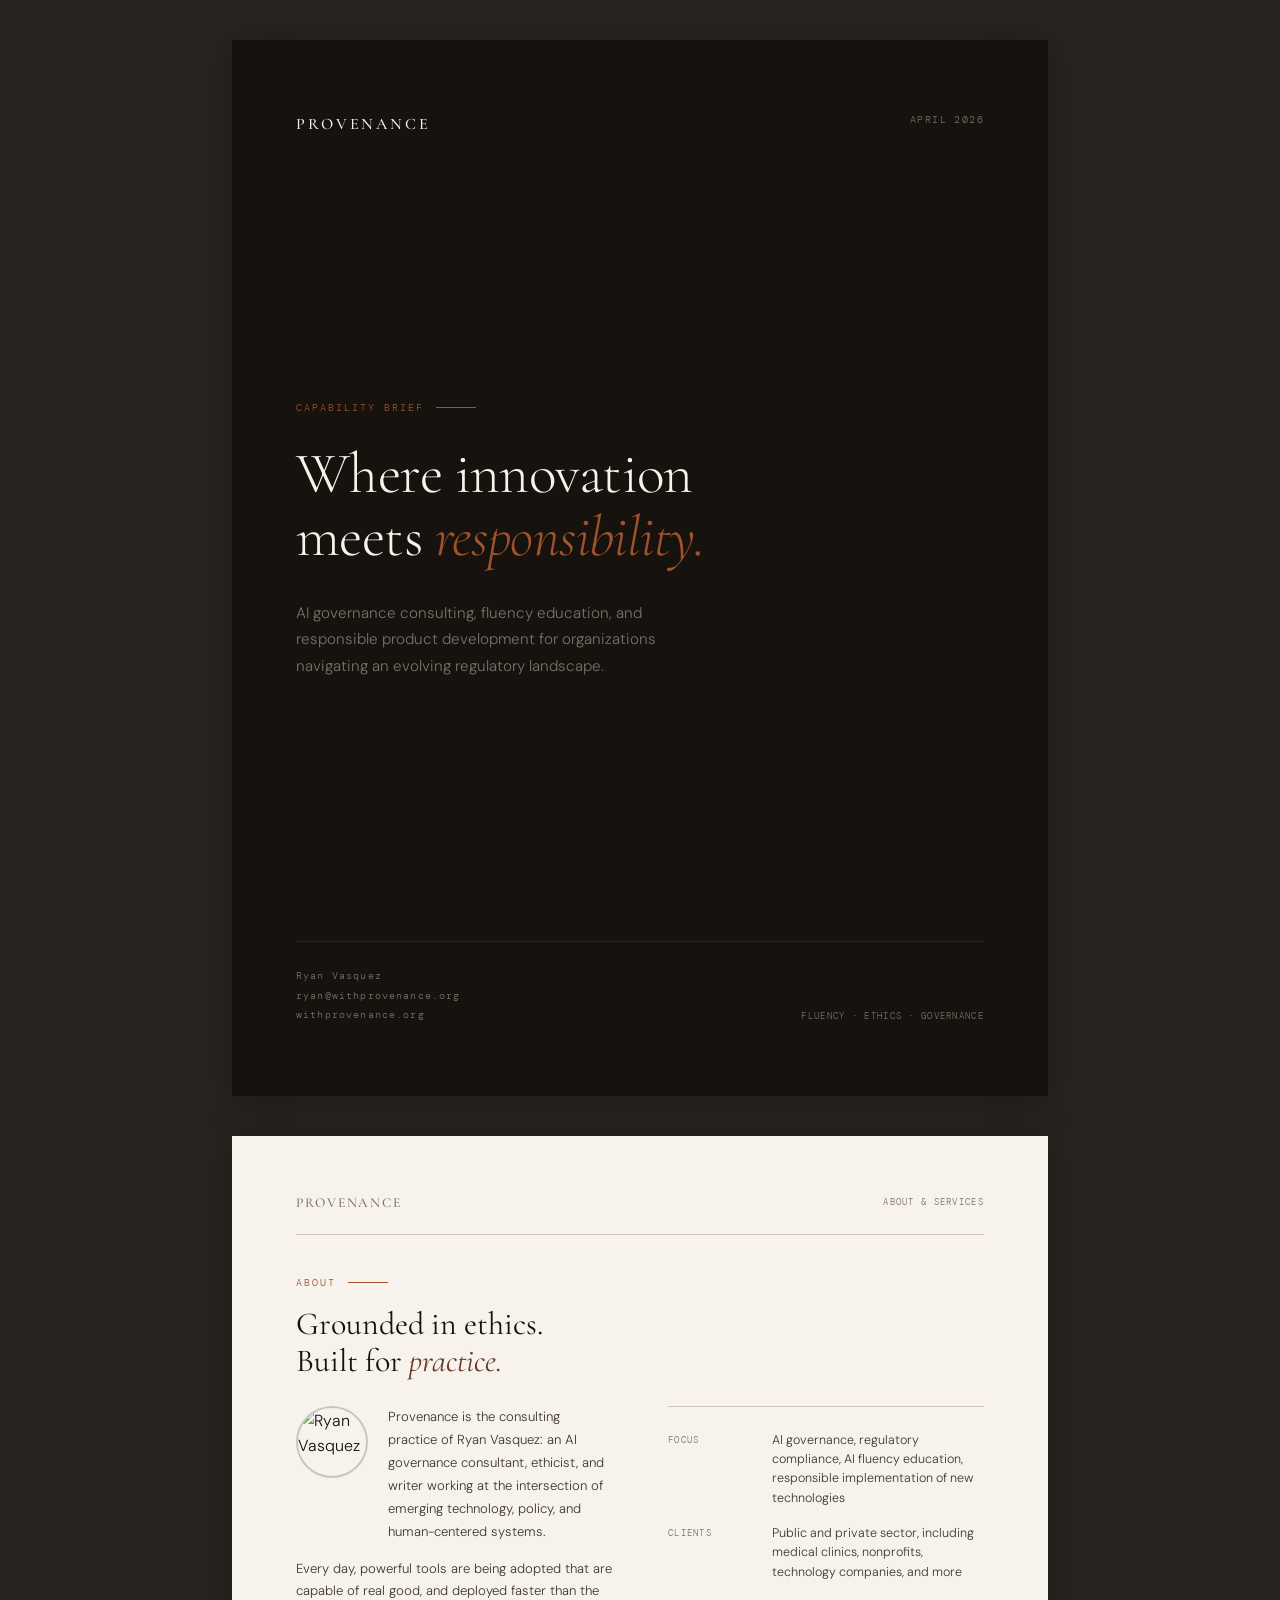
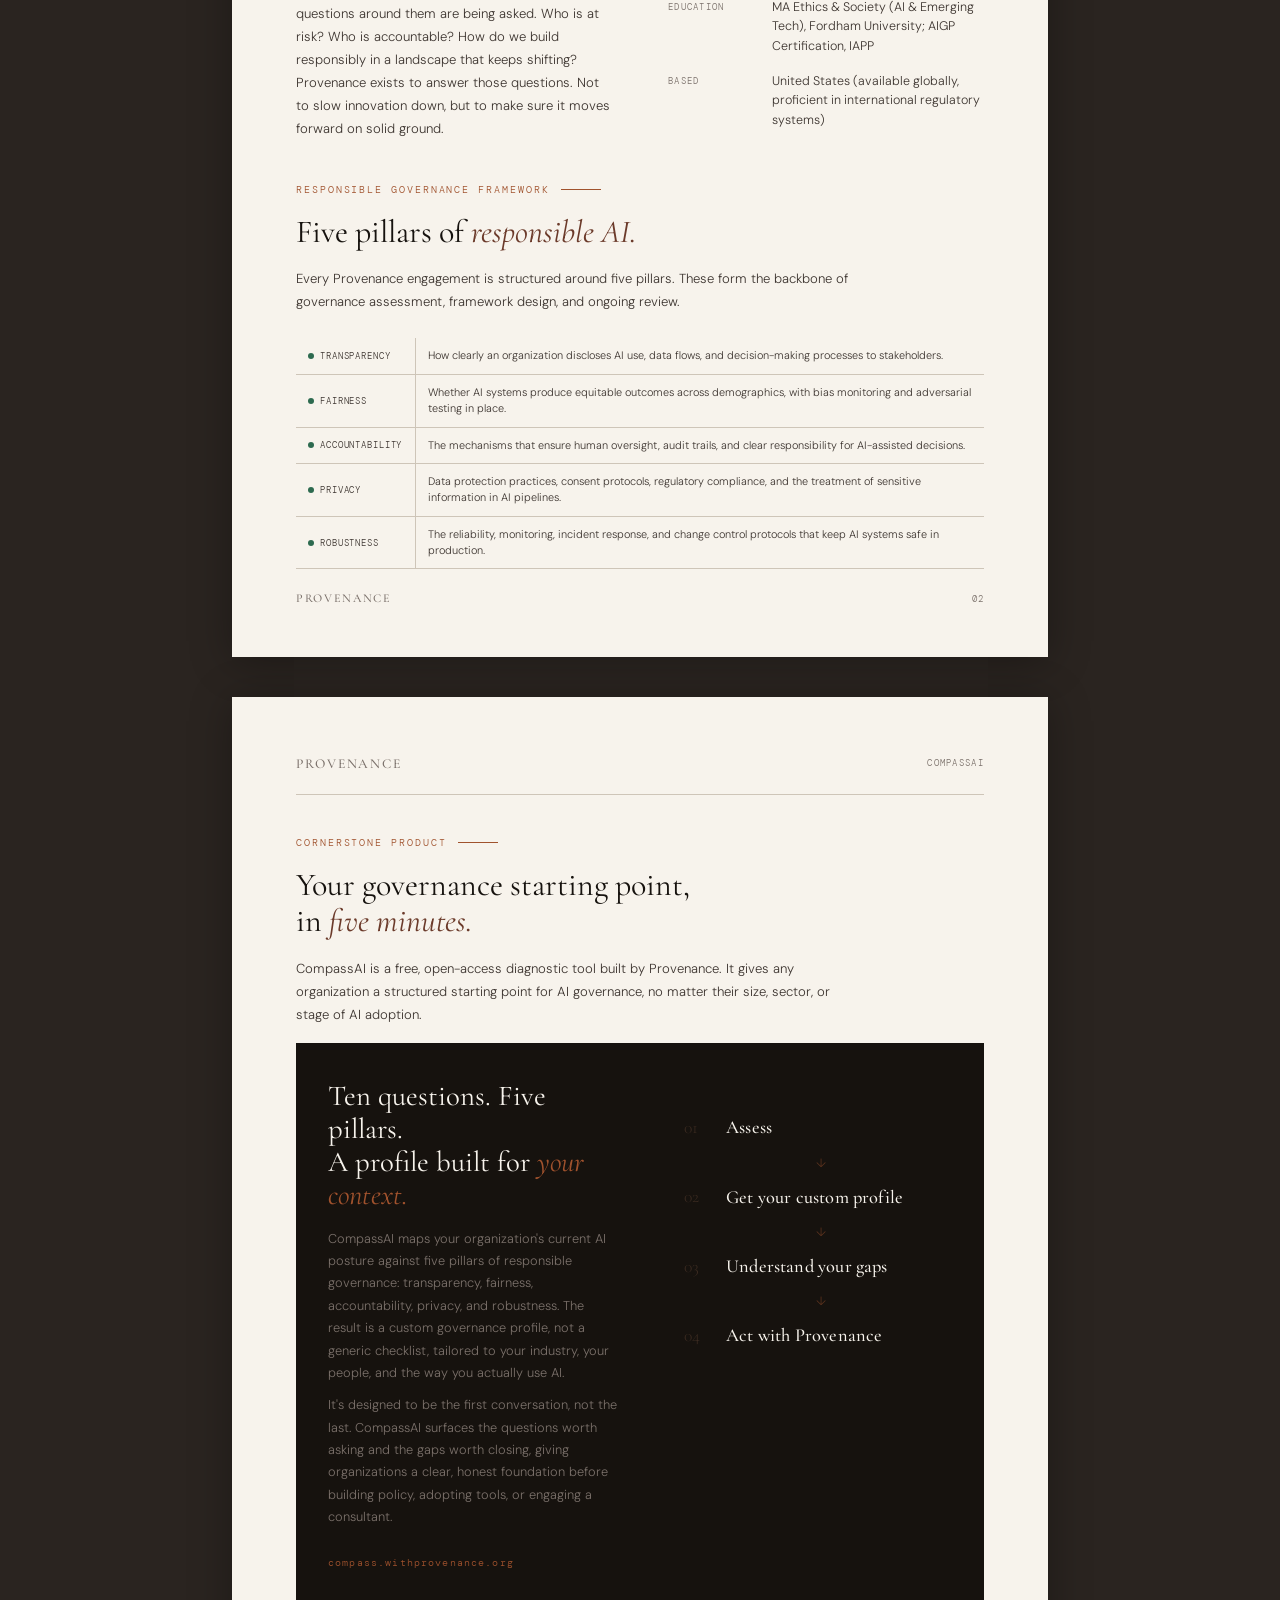
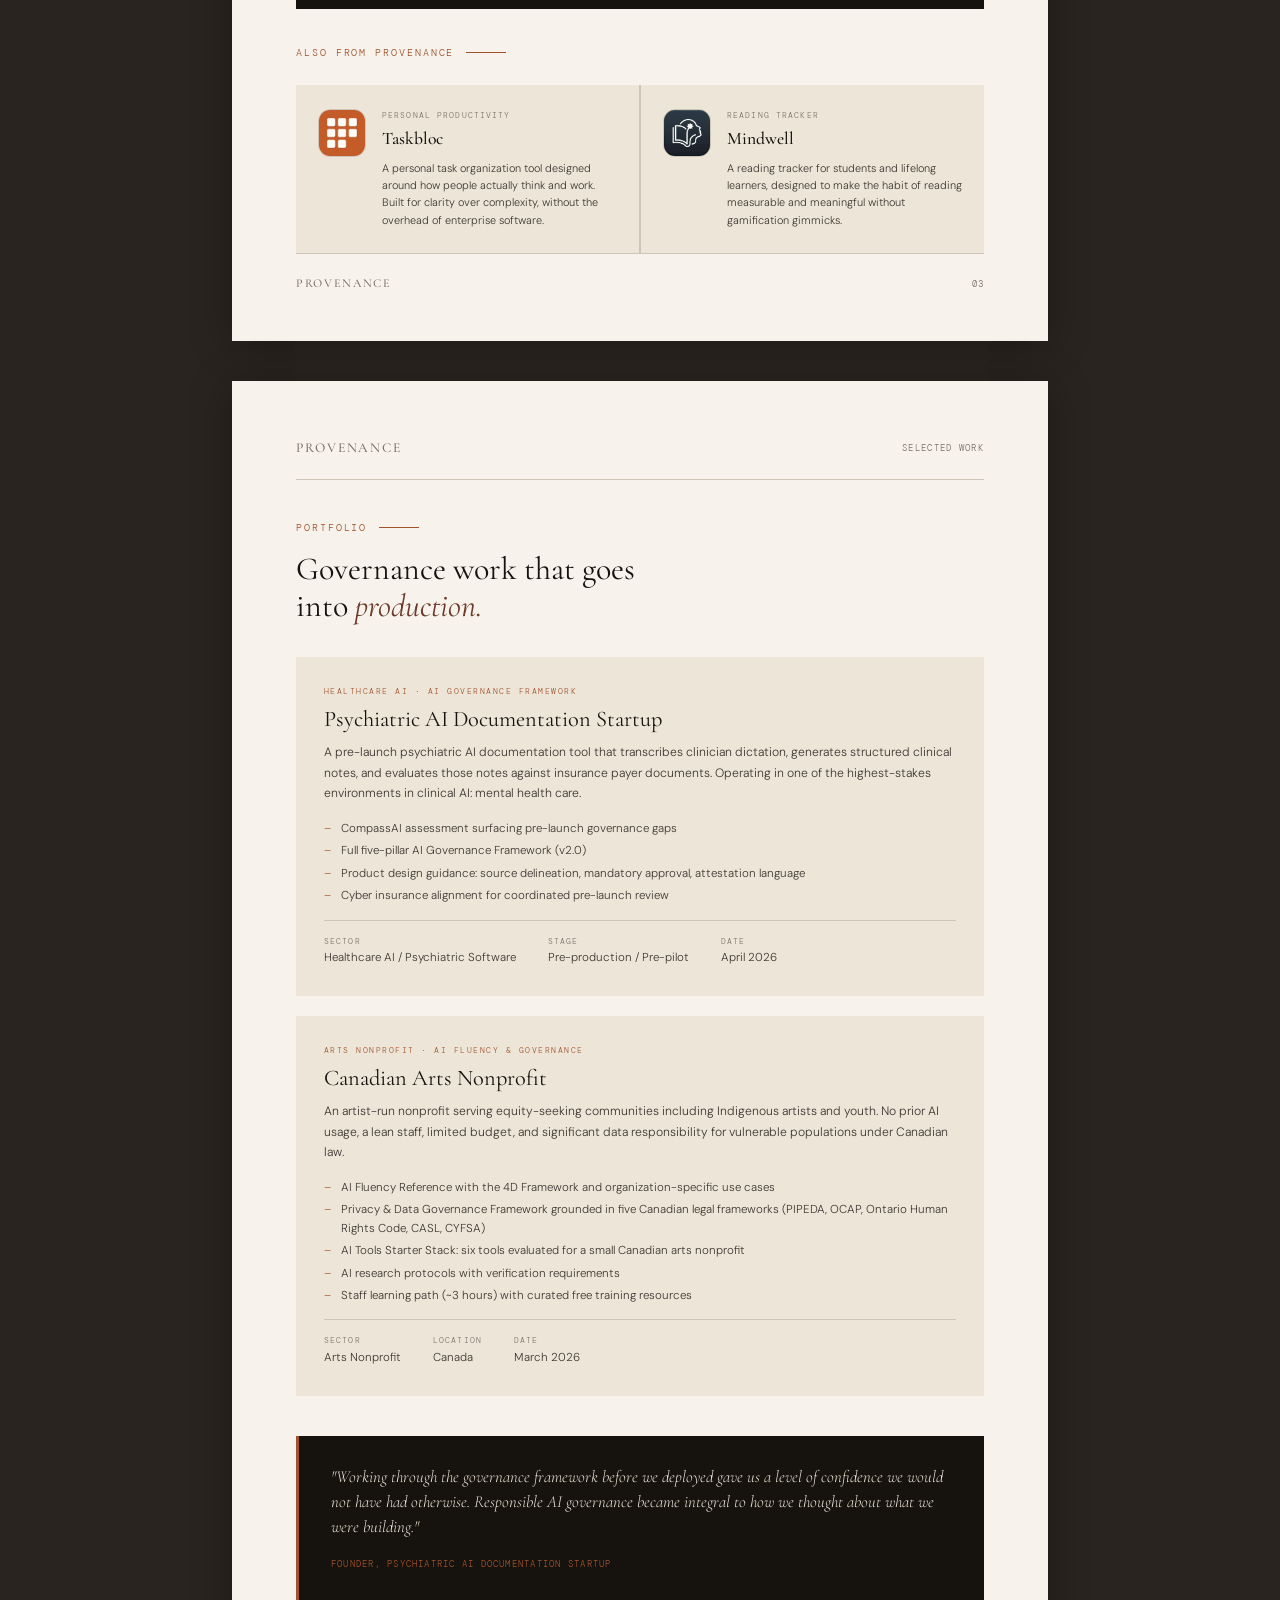
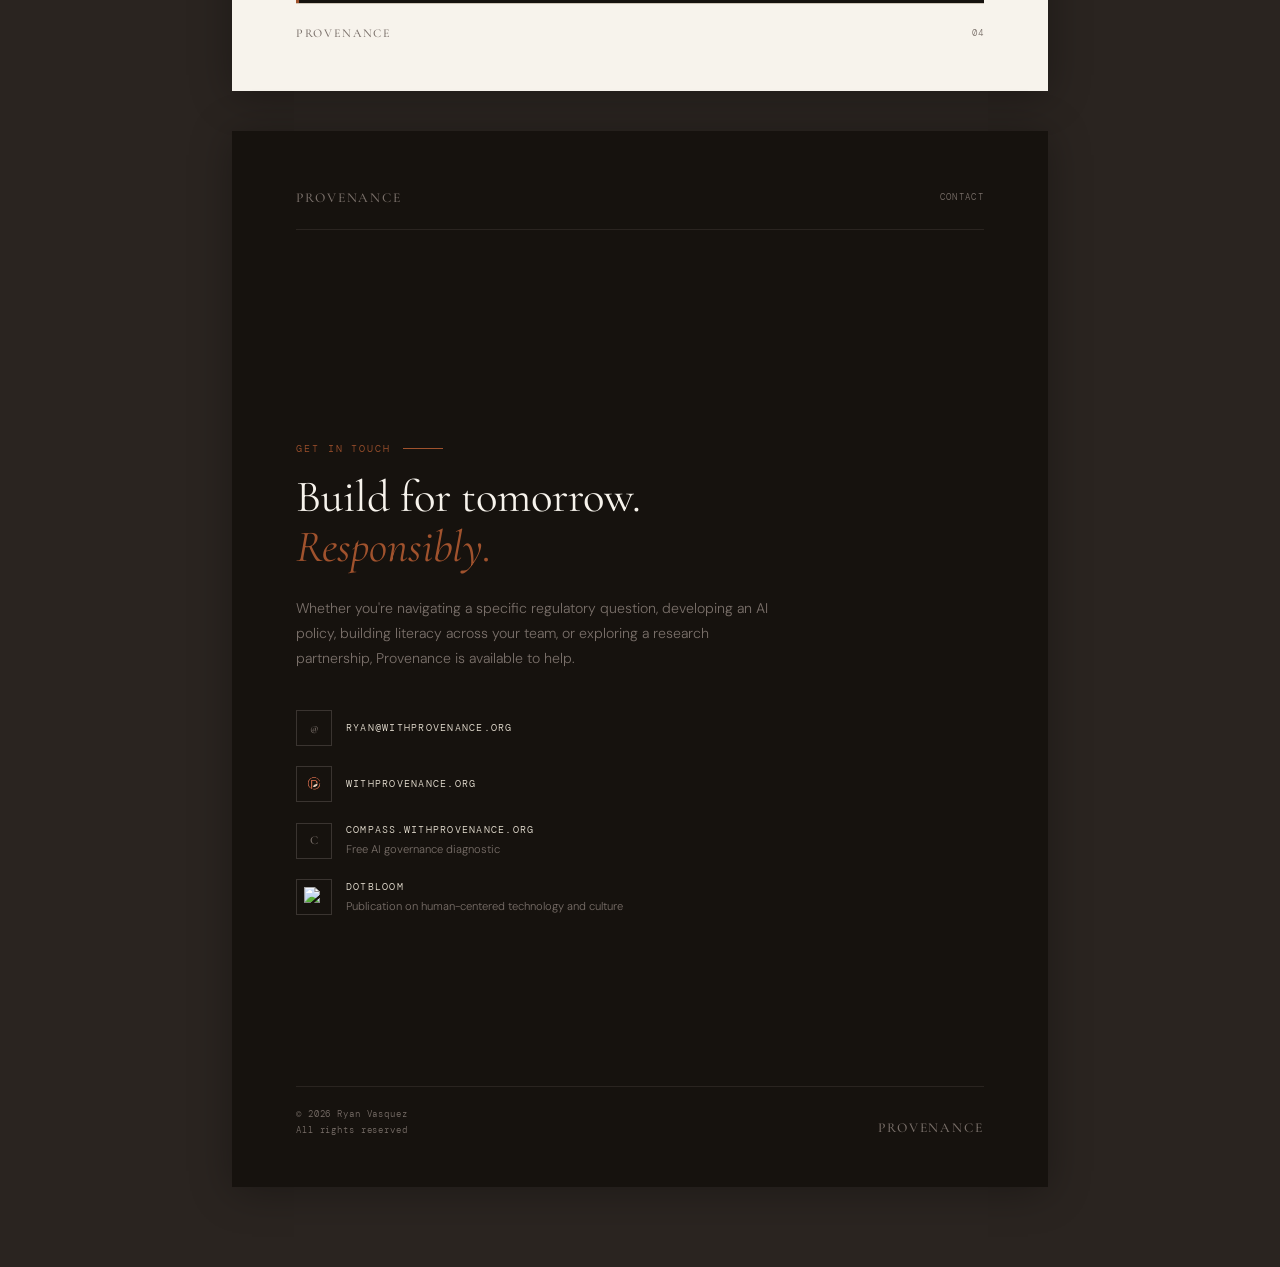
==== brief/index.html @ e86c742b "Add capability brief page Co-Authored-By: Claude Opus 4.6 (1M context) <noreply@anthropic.com>" ====
<!DOCTYPE html>
<html lang="en">
<head>
  <meta charset="UTF-8" />
  <meta name="viewport" content="width=device-width, initial-scale=1.0" />
  <title>Provenance — Capability Brief</title>
  <link rel="preconnect" href="https://fonts.googleapis.com" />
  <link rel="preconnect" href="https://fonts.gstatic.com" crossorigin />
  <link href="https://fonts.googleapis.com/css2?family=Cormorant+Garamond:ital,wght@0,300;0,400;0,500;0,600;1,300;1,400&family=DM+Mono:wght@300;400&family=DM+Sans:wght@300;400;500&display=swap" rel="stylesheet" />
  <style>
    *, *::before, *::after { box-sizing: border-box; margin: 0; padding: 0; }

    :root {
      --ink:          #16120e;
      --ink-mid:      #3d3530;
      --ink-light:    #7a706a;
      --cream:        #f7f3ec;
      --parchment:    #ede6d8;
      --rule:         #cec5b8;
      --accent:       #6b3a2a;
      --accent-warm:  #a0522d;
    }

    @page {
      size: letter;
      margin: 0;
    }

    body {
      background: var(--cream);
      color: var(--ink);
      font-family: 'DM Sans', sans-serif;
      font-weight: 300;
      line-height: 1.6;
      -webkit-print-color-adjust: exact;
      print-color-adjust: exact;
    }

    /* ── Page structure ── */
    .page {
      width: 8.5in;
      min-height: 11in;
      margin: 0 auto;
      padding: 0;
      position: relative;
      overflow: hidden;
      page-break-after: always;
    }

    .page:last-child {
      page-break-after: auto;
    }

    /* ── Cover page ── */
    .cover {
      background: var(--ink);
      display: flex;
      flex-direction: column;
      justify-content: space-between;
      padding: 72px 64px;
    }

    .cover-top {
      display: flex;
      justify-content: space-between;
      align-items: flex-start;
    }

    .cover-wordmark {
      font-family: 'Cormorant Garamond', serif;
      font-weight: 500;
      font-size: 1rem;
      letter-spacing: 0.18em;
      text-transform: uppercase;
      color: var(--cream);
    }

    .cover-date {
      font-family: 'DM Mono', monospace;
      font-size: 0.62rem;
      letter-spacing: 0.14em;
      text-transform: uppercase;
      color: var(--ink-light);
    }

    .cover-main {
      flex: 1;
      display: flex;
      flex-direction: column;
      justify-content: center;
      padding: 80px 0;
    }

    .cover-eyebrow {
      font-family: 'DM Mono', monospace;
      font-size: 0.62rem;
      letter-spacing: 0.2em;
      text-transform: uppercase;
      color: var(--accent-warm);
      margin-bottom: 28px;
      display: flex;
      align-items: center;
      gap: 12px;
    }

    .cover-eyebrow::after {
      content: '';
      display: block;
      width: 40px;
      height: 1px;
      background: var(--accent-warm);
    }

    .cover-headline {
      font-family: 'Cormorant Garamond', serif;
      font-weight: 300;
      font-size: 3.6rem;
      line-height: 1.08;
      letter-spacing: -0.01em;
      color: var(--cream);
      max-width: 520px;
      margin-bottom: 32px;
    }

    .cover-headline em {
      font-style: italic;
      color: var(--accent-warm);
    }

    .cover-sub {
      font-family: 'DM Sans', sans-serif;
      font-weight: 300;
      font-size: 0.95rem;
      color: var(--ink-light);
      line-height: 1.75;
      max-width: 420px;
    }

    .cover-bottom {
      display: flex;
      justify-content: space-between;
      align-items: flex-end;
      border-top: 1px solid #2a2420;
      padding-top: 24px;
    }

    .cover-contact {
      font-family: 'DM Mono', monospace;
      font-size: 0.6rem;
      letter-spacing: 0.12em;
      color: var(--ink-light);
      line-height: 2;
    }

    .cover-type {
      font-family: 'DM Mono', monospace;
      font-size: 0.58rem;
      letter-spacing: 0.14em;
      text-transform: uppercase;
      color: var(--ink-light);
      text-align: right;
    }

    /* ── Interior pages ── */
    .interior {
      background: var(--cream);
      padding: 56px 64px 48px;
      display: flex;
      flex-direction: column;
    }

    .page-header {
      display: flex;
      justify-content: space-between;
      align-items: center;
      padding-bottom: 20px;
      border-bottom: 1px solid var(--rule);
      margin-bottom: 40px;
    }

    .page-header-wordmark {
      font-family: 'Cormorant Garamond', serif;
      font-weight: 500;
      font-size: 0.85rem;
      letter-spacing: 0.14em;
      text-transform: uppercase;
      color: var(--ink-light);
    }

    .page-header-section {
      font-family: 'DM Mono', monospace;
      font-size: 0.58rem;
      letter-spacing: 0.14em;
      text-transform: uppercase;
      color: var(--ink-light);
    }

    /* ── Section label ── */
    .section-label {
      font-family: 'DM Mono', monospace;
      font-size: 0.6rem;
      letter-spacing: 0.2em;
      text-transform: uppercase;
      color: var(--accent-warm);
      margin-bottom: 16px;
      display: flex;
      align-items: center;
      gap: 12px;
    }

    .section-label::after {
      content: '';
      display: block;
      width: 40px;
      height: 1px;
      background: var(--accent-warm);
    }

    /* ── Typography ── */
    .headline {
      font-family: 'Cormorant Garamond', serif;
      font-weight: 400;
      font-size: 2rem;
      line-height: 1.15;
      margin-bottom: 18px;
    }

    .headline em {
      font-style: italic;
      color: var(--accent);
    }

    .body-text {
      font-family: 'DM Sans', sans-serif;
      font-weight: 300;
      font-size: 0.82rem;
      color: var(--ink-mid);
      line-height: 1.75;
      margin-bottom: 12px;
    }

    .body-text:last-child {
      margin-bottom: 0;
    }

    /* ── About section ── */
    .about-grid {
      display: grid;
      grid-template-columns: 1fr 1fr;
      gap: 56px;
      margin-top: 8px;
    }

    .about-text-col {
      display: flex;
      flex-direction: column;
    }

    .headshot-row {
      display: flex;
      align-items: flex-start;
      gap: 20px;
      margin-bottom: 14px;
    }

    .headshot {
      width: 72px;
      height: 72px;
      border-radius: 50%;
      object-fit: cover;
      object-position: center top;
      flex-shrink: 0;
      border: 2px solid var(--rule);
      filter: grayscale(20%);
    }

    .detail-item {
      display: flex;
      gap: 14px;
      margin-bottom: 16px;
    }

    .detail-label {
      font-family: 'DM Mono', monospace;
      font-size: 0.56rem;
      letter-spacing: 0.14em;
      text-transform: uppercase;
      color: var(--ink-light);
      min-width: 90px;
      padding-top: 2px;
    }

    .detail-value {
      font-family: 'DM Sans', sans-serif;
      font-weight: 300;
      font-size: 0.78rem;
      color: var(--ink-mid);
      line-height: 1.55;
    }

    .about-details {
      padding-top: 24px;
      border-top: 1px solid var(--rule);
    }

    /* ── Services ── */
    .services-grid {
      display: grid;
      grid-template-columns: 1fr 1fr;
      gap: 2px;
      background: var(--rule);
      margin-top: 8px;
    }

    .service-card {
      background: var(--parchment);
      padding: 32px 28px;
    }

    .service-title {
      font-family: 'Cormorant Garamond', serif;
      font-weight: 500;
      font-size: 1.25rem;
      margin-bottom: 12px;
      color: var(--ink);
    }

    .service-body {
      font-family: 'DM Sans', sans-serif;
      font-weight: 300;
      font-size: 0.78rem;
      color: var(--ink-mid);
      line-height: 1.7;
    }

    /* ── Products ── */
    /* ── CompassAI featured ── */
    .compass-featured {
      background: var(--ink);
      padding: 36px 32px;
      margin-top: 12px;
      display: grid;
      grid-template-columns: 1fr 1fr;
      gap: 40px;
      align-items: start;
    }

    .compass-featured-headline {
      font-family: 'Cormorant Garamond', serif;
      font-weight: 400;
      font-size: 1.8rem;
      line-height: 1.15;
      color: var(--cream);
      margin-bottom: 16px;
    }

    .compass-featured-headline em {
      font-style: italic;
      color: var(--accent-warm);
    }

    .compass-featured-body {
      font-family: 'DM Sans', sans-serif;
      font-weight: 300;
      font-size: 0.8rem;
      color: var(--ink-light);
      line-height: 1.75;
      margin-bottom: 10px;
    }

    .compass-featured-url {
      font-family: 'DM Mono', monospace;
      font-size: 0.6rem;
      letter-spacing: 0.12em;
      color: var(--accent-warm);
      margin-top: 16px;
      display: inline-block;
    }

    .compass-step-grid {
      display: grid;
      grid-template-columns: 1fr 1fr;
      gap: 2px;
      background: #2a2420;
    }

    .compass-step {
      background: #1e1a16;
      padding: 18px 16px;
    }

    .compass-step-num {
      font-family: 'Cormorant Garamond', serif;
      font-size: 1.6rem;
      font-weight: 300;
      color: #2a2420;
      line-height: 1;
      margin-bottom: 8px;
    }

    .compass-step-title {
      font-family: 'Cormorant Garamond', serif;
      font-weight: 500;
      font-size: 0.95rem;
      color: var(--cream);
      margin-bottom: 6px;
    }

    .compass-step-desc {
      font-family: 'DM Sans', sans-serif;
      font-weight: 300;
      font-size: 0.65rem;
      color: var(--ink-light);
      line-height: 1.6;
    }

    .compass-pillar-row {
      display: flex;
      gap: 8px;
      flex-wrap: wrap;
      margin-top: 16px;
    }

    .compass-pillar-tag {
      font-family: 'DM Mono', monospace;
      font-size: 0.5rem;
      letter-spacing: 0.1em;
      text-transform: uppercase;
      color: var(--accent-warm);
      padding: 4px 10px;
      border: 1px solid #3a2a20;
    }

    .compass-flow {
      display: flex;
      flex-direction: column;
      align-items: center;
      justify-content: center;
      gap: 0;
      padding: 20px 0;
    }

    .compass-flow-step {
      display: flex;
      align-items: center;
      gap: 14px;
      padding: 14px 24px;
      width: 100%;
    }

    .compass-flow-num {
      font-family: 'Cormorant Garamond', serif;
      font-size: 1.1rem;
      font-weight: 300;
      color: #3a2a20;
      flex-shrink: 0;
      width: 28px;
    }

    .compass-flow-label {
      font-family: 'Cormorant Garamond', serif;
      font-weight: 500;
      font-size: 1.15rem;
      color: var(--cream);
      letter-spacing: 0.01em;
    }

    .compass-flow-arrow {
      color: var(--accent-warm);
      font-size: 0.75rem;
      line-height: 1;
      padding-left: 30px;
      opacity: 0.5;
    }

    /* ── Other products ── */
    .other-products {
      display: grid;
      grid-template-columns: 1fr 1fr;
      gap: 2px;
      background: var(--rule);
      margin-top: 8px;
    }

    .other-product {
      background: var(--parchment);
      padding: 24px 22px;
      display: flex;
      gap: 16px;
      align-items: flex-start;
    }

    .other-product-icon {
      width: 48px;
      height: 48px;
      border-radius: 12px;
      object-fit: contain;
      flex-shrink: 0;
      border: 1px solid var(--rule);
    }

    .other-product-tag {
      font-family: 'DM Mono', monospace;
      font-size: 0.5rem;
      letter-spacing: 0.14em;
      text-transform: uppercase;
      color: var(--ink-light);
      margin-bottom: 4px;
    }

    .other-product-name {
      font-family: 'Cormorant Garamond', serif;
      font-weight: 500;
      font-size: 1.1rem;
      color: var(--ink);
      margin-bottom: 6px;
    }

    .other-product-desc {
      font-family: 'DM Sans', sans-serif;
      font-weight: 300;
      font-size: 0.68rem;
      color: var(--ink-mid);
      line-height: 1.6;
    }

    /* ── Case studies ── */
    .case-block {
      padding: 28px;
      background: var(--parchment);
      margin-bottom: 20px;
    }

    .case-type {
      font-family: 'DM Mono', monospace;
      font-size: 0.52rem;
      letter-spacing: 0.18em;
      text-transform: uppercase;
      color: var(--accent-warm);
      margin-bottom: 8px;
    }

    .case-client {
      font-family: 'Cormorant Garamond', serif;
      font-weight: 400;
      font-size: 1.4rem;
      line-height: 1.15;
      color: var(--ink);
      margin-bottom: 10px;
    }

    .case-desc {
      font-family: 'DM Sans', sans-serif;
      font-weight: 300;
      font-size: 0.76rem;
      color: var(--ink-mid);
      line-height: 1.7;
      margin-bottom: 16px;
    }

    .case-meta-row {
      display: flex;
      gap: 32px;
      padding-top: 14px;
      border-top: 1px solid var(--rule);
    }

    .case-meta-item {
      display: flex;
      flex-direction: column;
      gap: 2px;
    }

    .case-meta-label {
      font-family: 'DM Mono', monospace;
      font-size: 0.5rem;
      letter-spacing: 0.14em;
      text-transform: uppercase;
      color: var(--ink-light);
    }

    .case-meta-value {
      font-family: 'DM Sans', sans-serif;
      font-weight: 300;
      font-size: 0.72rem;
      color: var(--ink-mid);
    }

    .deliverables-list {
      list-style: none;
      display: flex;
      flex-direction: column;
      gap: 4px;
      margin-top: 12px;
    }

    .deliverables-list li {
      font-family: 'DM Sans', sans-serif;
      font-weight: 300;
      font-size: 0.72rem;
      color: var(--ink-mid);
      line-height: 1.6;
      display: flex;
      gap: 10px;
      align-items: flex-start;
    }

    .deliverables-list li::before {
      content: '\2013';
      color: var(--accent-warm);
      flex-shrink: 0;
    }

    /* ── Quote ── */
    .quote-block {
      background: var(--ink);
      padding: 28px 32px;
      border-left: 3px solid var(--accent-warm);
      margin-top: 20px;
    }

    .quote-text {
      font-family: 'Cormorant Garamond', serif;
      font-weight: 300;
      font-style: italic;
      font-size: 1.05rem;
      line-height: 1.5;
      color: var(--parchment);
      margin-bottom: 10px;
    }

    .quote-cite {
      font-family: 'DM Mono', monospace;
      font-size: 0.55rem;
      letter-spacing: 0.14em;
      text-transform: uppercase;
      color: var(--accent-warm);
    }

    /* ── Pillar grid ── */
    .pillar-grid {
      display: flex;
      flex-direction: column;
      gap: 1px;
      background: var(--rule);
      margin-top: 12px;
    }

    .pillar-row {
      display: grid;
      grid-template-columns: 120px 1fr;
      background: var(--cream);
    }

    .pillar-name {
      padding: 10px 12px;
      font-family: 'DM Mono', monospace;
      font-size: 0.55rem;
      letter-spacing: 0.1em;
      text-transform: uppercase;
      color: var(--ink-mid);
      border-right: 1px solid var(--rule);
      display: flex;
      align-items: center;
      gap: 6px;
    }

    .pillar-dot {
      width: 6px;
      height: 6px;
      border-radius: 50%;
      flex-shrink: 0;
    }

    .pillar-dot.strong { background: #2D6A4F; }
    .pillar-dot.developing { background: var(--accent-warm); }
    .pillar-dot.attention { background: #8B1A1A; }

    .pillar-status {
      padding: 10px 12px;
      font-size: 0.68rem;
      color: var(--ink-mid);
      font-family: 'DM Sans', sans-serif;
      font-weight: 300;
      line-height: 1.45;
    }

    /* ── Contact page ── */
    .contact-page {
      background: var(--ink);
      display: flex;
      flex-direction: column;
      justify-content: space-between;
      padding: 56px 64px 48px;
    }

    .contact-page .page-header {
      border-bottom-color: #2a2420;
    }

    .contact-page .page-header-wordmark,
    .contact-page .page-header-section {
      color: var(--ink-light);
    }

    .contact-main {
      flex: 1;
      display: flex;
      flex-direction: column;
      justify-content: center;
      max-width: 480px;
    }

    .contact-headline {
      font-family: 'Cormorant Garamond', serif;
      font-weight: 400;
      font-size: 2.8rem;
      line-height: 1.12;
      color: var(--cream);
      margin-bottom: 24px;
    }

    .contact-headline em {
      font-style: italic;
      color: var(--accent-warm);
    }

    .contact-body {
      font-family: 'DM Sans', sans-serif;
      font-weight: 300;
      font-size: 0.88rem;
      color: var(--ink-light);
      line-height: 1.75;
      margin-bottom: 40px;
    }

    .contact-items {
      display: flex;
      flex-direction: column;
      gap: 20px;
    }

    .contact-item {
      display: flex;
      align-items: center;
      gap: 14px;
    }

    .contact-icon {
      width: 36px;
      height: 36px;
      border: 1px solid #3a3430;
      display: flex;
      align-items: center;
      justify-content: center;
      font-family: 'Cormorant Garamond', serif;
      font-size: 0.75rem;
      font-weight: 500;
      color: var(--ink-light);
      flex-shrink: 0;
    }

    .contact-item-text {
      font-family: 'DM Mono', monospace;
      font-size: 0.65rem;
      letter-spacing: 0.12em;
      text-transform: uppercase;
      color: var(--parchment);
    }

    .contact-item-sub {
      font-family: 'DM Sans', sans-serif;
      font-size: 0.7rem;
      color: var(--ink-light);
      text-transform: none;
      letter-spacing: 0;
      font-weight: 300;
      margin-top: 2px;
    }

    .contact-bottom {
      border-top: 1px solid #2a2420;
      padding-top: 20px;
      display: flex;
      justify-content: space-between;
      align-items: flex-end;
    }

    .contact-bottom-left {
      font-family: 'DM Mono', monospace;
      font-size: 0.55rem;
      letter-spacing: 0.1em;
      color: var(--ink-light);
      line-height: 1.8;
    }

    .contact-bottom-right {
      font-family: 'Cormorant Garamond', serif;
      font-weight: 500;
      font-size: 0.85rem;
      letter-spacing: 0.14em;
      text-transform: uppercase;
      color: var(--ink-light);
    }

    /* ── Spacer ── */
    .spacer { height: 24px; }
    .spacer-sm { height: 14px; }
    .spacer-lg { height: 36px; }

    /* ── Footer ── */
    .page-footer {
      margin-top: auto;
      padding-top: 20px;
      border-top: 1px solid var(--rule);
      display: flex;
      justify-content: space-between;
      align-items: center;
    }

    .page-footer-mark {
      font-family: 'Cormorant Garamond', serif;
      font-weight: 500;
      font-size: 0.75rem;
      letter-spacing: 0.14em;
      text-transform: uppercase;
      color: var(--ink-light);
    }

    .page-footer-num {
      font-family: 'DM Mono', monospace;
      font-size: 0.55rem;
      letter-spacing: 0.1em;
      color: var(--ink-light);
    }

    /* ── Print overrides ── */
    @media print {
      body { background: white; }
      .page {
        width: 100%;
        min-height: 100vh;
        margin: 0;
        page-break-inside: avoid;
      }
    }

    /* ── Screen display ── */
    @media screen {
      body {
        background: #2a2420;
        padding: 40px 0;
      }
      .page {
        box-shadow: 0 4px 40px rgba(0,0,0,0.3);
        margin-bottom: 40px;
      }
    }
  </style>
</head>
<body>

  <!-- ════════════════════════════════════════
       PAGE 1: COVER
  ════════════════════════════════════════ -->
  <div class="page cover">
    <div class="cover-top">
      <span class="cover-wordmark">Provenance</span>
      <span class="cover-date">April 2026</span>
    </div>

    <div class="cover-main">
      <p class="cover-eyebrow">Capability Brief</p>
      <h1 class="cover-headline">Where innovation<br>meets <em>responsibility.</em></h1>
      <p class="cover-sub">AI governance consulting, fluency education, and responsible product development for organizations navigating an evolving regulatory landscape.</p>
    </div>

    <div class="cover-bottom">
      <div class="cover-contact">
        Ryan Vasquez<br>
        ryan@withprovenance.org<br>
        withprovenance.org
      </div>
      <div class="cover-type">
        Fluency &middot; Ethics &middot; Governance
      </div>
    </div>
  </div>

  <!-- ════════════════════════════════════════
       PAGE 2: ABOUT + SERVICES
  ════════════════════════════════════════ -->
  <div class="page interior">
    <div class="page-header">
      <span class="page-header-wordmark">Provenance</span>
      <span class="page-header-section">About &amp; Services</span>
    </div>

    <p class="section-label">About</p>
    <h2 class="headline">Grounded in ethics.<br>Built for <em>practice.</em></h2>

    <div class="about-grid">
      <div class="about-text-col">
        <div class="headshot-row">
          <img src="../headshot.jpg" alt="Ryan Vasquez" class="headshot" />
          <p class="body-text" style="margin-bottom:0;">Provenance is the consulting practice of Ryan Vasquez: an AI governance consultant, ethicist, and writer working at the intersection of emerging technology, policy, and human-centered systems.</p>
        </div>
        <p class="body-text">Every day, powerful tools are being adopted that are capable of real good, and deployed faster than the questions around them are being asked. Who is at risk? Who is accountable? How do we build responsibly in a landscape that keeps shifting? Provenance exists to answer those questions. Not to slow innovation down, but to make sure it moves forward on solid ground.</p>
      </div>
      <div class="about-details">
        <div class="detail-item">
          <span class="detail-label">Focus</span>
          <span class="detail-value">AI governance, regulatory compliance, AI fluency education, responsible implementation of new technologies</span>
        </div>
        <div class="detail-item">
          <span class="detail-label">Clients</span>
          <span class="detail-value">Public and private sector, including medical clinics, nonprofits, technology companies, and more</span>
        </div>
        <div class="detail-item">
          <span class="detail-label">Education</span>
          <span class="detail-value">MA Ethics & Society (AI & Emerging Tech), Fordham University; AIGP Certification, IAPP</span>
        </div>
        <div class="detail-item">
          <span class="detail-label">Based</span>
          <span class="detail-value">United States (available globally, proficient in international regulatory systems)</span>
        </div>
      </div>
    </div>

    <div class="spacer-lg"></div>

    <p class="section-label">Responsible Governance Framework</p>
    <h2 class="headline">Five pillars of <em>responsible AI.</em></h2>
    <p class="body-text" style="max-width:560px; margin-bottom:12px;">Every Provenance engagement is structured around five pillars. These form the backbone of governance assessment, framework design, and ongoing review.</p>

    <div class="pillar-grid">
      <div class="pillar-row">
        <div class="pillar-name"><span class="pillar-dot strong"></span>Transparency</div>
        <div class="pillar-status">How clearly an organization discloses AI use, data flows, and decision-making processes to stakeholders.</div>
      </div>
      <div class="pillar-row">
        <div class="pillar-name"><span class="pillar-dot strong"></span>Fairness</div>
        <div class="pillar-status">Whether AI systems produce equitable outcomes across demographics, with bias monitoring and adversarial testing in place.</div>
      </div>
      <div class="pillar-row">
        <div class="pillar-name"><span class="pillar-dot strong"></span>Accountability</div>
        <div class="pillar-status">The mechanisms that ensure human oversight, audit trails, and clear responsibility for AI-assisted decisions.</div>
      </div>
      <div class="pillar-row">
        <div class="pillar-name"><span class="pillar-dot strong"></span>Privacy</div>
        <div class="pillar-status">Data protection practices, consent protocols, regulatory compliance, and the treatment of sensitive information in AI pipelines.</div>
      </div>
      <div class="pillar-row">
        <div class="pillar-name"><span class="pillar-dot strong"></span>Robustness</div>
        <div class="pillar-status">The reliability, monitoring, incident response, and change control protocols that keep AI systems safe in production.</div>
      </div>
    </div>

    <div class="page-footer">
      <span class="page-footer-mark">Provenance</span>
      <span class="page-footer-num">02</span>
    </div>
  </div>

  <!-- ════════════════════════════════════════
       PAGE 3: COMPASSAI + PRODUCTS
  ════════════════════════════════════════ -->
  <div class="page interior">
    <div class="page-header">
      <span class="page-header-wordmark">Provenance</span>
      <span class="page-header-section">CompassAI</span>
    </div>

    <p class="section-label">Cornerstone Product</p>
    <h2 class="headline">Your governance starting point,<br>in <em>five minutes.</em></h2>
    <p class="body-text" style="max-width:540px; margin-bottom:4px;">CompassAI is a free, open-access diagnostic tool built by Provenance. It gives any organization a structured starting point for AI governance, no matter their size, sector, or stage of AI adoption.</p>

    <div class="compass-featured">
      <div>
        <h3 class="compass-featured-headline">Ten questions. Five pillars.<br>A profile built for <em>your context.</em></h3>
        <p class="compass-featured-body">CompassAI maps your organization's current AI posture against five pillars of responsible governance: transparency, fairness, accountability, privacy, and robustness. The result is a custom governance profile, not a generic checklist, tailored to your industry, your people, and the way you actually use AI.</p>
        <p class="compass-featured-body">It's designed to be the first conversation, not the last. CompassAI surfaces the questions worth asking and the gaps worth closing, giving organizations a clear, honest foundation before building policy, adopting tools, or engaging a consultant.</p>
        <span class="compass-featured-url">compass.withprovenance.org</span>
      </div>
      <div class="compass-flow">
        <div class="compass-flow-step">
          <span class="compass-flow-num">01</span>
          <span class="compass-flow-label">Assess</span>
        </div>
        <div class="compass-flow-arrow">&darr;</div>
        <div class="compass-flow-step">
          <span class="compass-flow-num">02</span>
          <span class="compass-flow-label">Get your custom profile</span>
        </div>
        <div class="compass-flow-arrow">&darr;</div>
        <div class="compass-flow-step">
          <span class="compass-flow-num">03</span>
          <span class="compass-flow-label">Understand your gaps</span>
        </div>
        <div class="compass-flow-arrow">&darr;</div>
        <div class="compass-flow-step">
          <span class="compass-flow-num">04</span>
          <span class="compass-flow-label">Act with Provenance</span>
        </div>
      </div>
    </div>

    <div class="spacer-lg"></div>

    <p class="section-label">Also from Provenance</p>
    <div class="other-products">
      <div class="other-product">
        <img src="../products/taskbloc/icon.png" alt="Taskbloc" class="other-product-icon" />
        <div>
          <p class="other-product-tag">Personal Productivity</p>
          <h3 class="other-product-name">Taskbloc</h3>
          <p class="other-product-desc">A personal task organization tool designed around how people actually think and work. Built for clarity over complexity, without the overhead of enterprise software.</p>
        </div>
      </div>
      <div class="other-product">
        <img src="../products/mindwell/icon.png" alt="Mindwell" class="other-product-icon" />
        <div>
          <p class="other-product-tag">Reading Tracker</p>
          <h3 class="other-product-name">Mindwell</h3>
          <p class="other-product-desc">A reading tracker for students and lifelong learners, designed to make the habit of reading measurable and meaningful without gamification gimmicks.</p>
        </div>
      </div>
    </div>

    <div class="page-footer">
      <span class="page-footer-mark">Provenance</span>
      <span class="page-footer-num">03</span>
    </div>
  </div>

  <!-- ════════════════════════════════════════
       PAGE 4: CASE STUDIES
  ════════════════════════════════════════ -->
  <div class="page interior">
    <div class="page-header">
      <span class="page-header-wordmark">Provenance</span>
      <span class="page-header-section">Selected Work</span>
    </div>

    <p class="section-label">Portfolio</p>
    <h2 class="headline">Governance work that goes<br>into <em>production.</em></h2>

    <div class="spacer-sm"></div>

    <!-- Case 1 -->
    <div class="case-block">
      <p class="case-type">Healthcare AI &middot; AI Governance Framework</p>
      <h3 class="case-client">Psychiatric AI Documentation Startup</h3>
      <p class="case-desc">A pre-launch psychiatric AI documentation tool that transcribes clinician dictation, generates structured clinical notes, and evaluates those notes against insurance payer documents. Operating in one of the highest-stakes environments in clinical AI: mental health care.</p>
      <ul class="deliverables-list">
        <li>CompassAI assessment surfacing pre-launch governance gaps</li>
        <li>Full five-pillar AI Governance Framework (v2.0)</li>
        <li>Product design guidance: source delineation, mandatory approval, attestation language</li>
        <li>Cyber insurance alignment for coordinated pre-launch review</li>
      </ul>
      <div class="spacer-sm"></div>
      <div class="case-meta-row">
        <div class="case-meta-item">
          <span class="case-meta-label">Sector</span>
          <span class="case-meta-value">Healthcare AI / Psychiatric Software</span>
        </div>
        <div class="case-meta-item">
          <span class="case-meta-label">Stage</span>
          <span class="case-meta-value">Pre-production / Pre-pilot</span>
        </div>
        <div class="case-meta-item">
          <span class="case-meta-label">Date</span>
          <span class="case-meta-value">April 2026</span>
        </div>
      </div>
    </div>

    <!-- Case 2 -->
    <div class="case-block">
      <p class="case-type">Arts Nonprofit &middot; AI Fluency &amp; Governance</p>
      <h3 class="case-client">Canadian Arts Nonprofit</h3>
      <p class="case-desc">An artist-run nonprofit serving equity-seeking communities including Indigenous artists and youth. No prior AI usage, a lean staff, limited budget, and significant data responsibility for vulnerable populations under Canadian law.</p>
      <ul class="deliverables-list">
        <li>AI Fluency Reference with the 4D Framework and organization-specific use cases</li>
        <li>Privacy & Data Governance Framework grounded in five Canadian legal frameworks (PIPEDA, OCAP, Ontario Human Rights Code, CASL, CYFSA)</li>
        <li>AI Tools Starter Stack: six tools evaluated for a small Canadian arts nonprofit</li>
        <li>AI research protocols with verification requirements</li>
        <li>Staff learning path (~3 hours) with curated free training resources</li>
      </ul>
      <div class="spacer-sm"></div>
      <div class="case-meta-row">
        <div class="case-meta-item">
          <span class="case-meta-label">Sector</span>
          <span class="case-meta-value">Arts Nonprofit</span>
        </div>
        <div class="case-meta-item">
          <span class="case-meta-label">Location</span>
          <span class="case-meta-value">Canada</span>
        </div>
        <div class="case-meta-item">
          <span class="case-meta-label">Date</span>
          <span class="case-meta-value">March 2026</span>
        </div>
      </div>
    </div>

    <div class="quote-block">
      <p class="quote-text">"Working through the governance framework before we deployed gave us a level of confidence we would not have had otherwise. Responsible AI governance became integral to how we thought about what we were building."</p>
      <span class="quote-cite">Founder, Psychiatric AI Documentation Startup</span>
    </div>

    <div class="page-footer">
      <span class="page-footer-mark">Provenance</span>
      <span class="page-footer-num">04</span>
    </div>
  </div>

  <!-- ════════════════════════════════════════
       PAGE 5: CONTACT
  ════════════════════════════════════════ -->
  <div class="page contact-page">
    <div class="page-header">
      <span class="page-header-wordmark">Provenance</span>
      <span class="page-header-section">Contact</span>
    </div>

    <div class="contact-main">
      <p class="section-label">Get in Touch</p>
      <h2 class="contact-headline">Build for tomorrow.<br><em>Responsibly.</em></h2>
      <p class="contact-body">Whether you're navigating a specific regulatory question, developing an AI policy, building literacy across your team, or exploring a research partnership, Provenance is available to help.</p>

      <div class="contact-items">
        <div class="contact-item">
          <div class="contact-icon">@</div>
          <div>
            <div class="contact-item-text">ryan@withprovenance.org</div>
          </div>
        </div>
        <div class="contact-item">
          <div class="contact-icon"><img src="../favicon.png" alt="Provenance" width="18" height="18" style="display:block;" /></div>
          <div>
            <div class="contact-item-text">withprovenance.org</div>
          </div>
        </div>
        <div class="contact-item">
          <div class="contact-icon">C</div>
          <div>
            <div class="contact-item-text">compass.withprovenance.org</div>
            <div class="contact-item-sub">Free AI governance diagnostic</div>
          </div>
        </div>
        <div class="contact-item">
          <div class="contact-icon"><img src="../images/dotbloom-icon.png" alt="dotBloom" width="20" height="20" style="display:block; object-fit:contain;" /></div>
          <div>
            <div class="contact-item-text">dotBloom</div>
            <div class="contact-item-sub">Publication on human-centered technology and culture</div>
          </div>
        </div>
      </div>
    </div>

    <div class="contact-bottom">
      <div class="contact-bottom-left">
        &copy; 2026 Ryan Vasquez<br>
        All rights reserved
      </div>
      <div class="contact-bottom-right">Provenance</div>
    </div>
  </div>

</body>
</html>
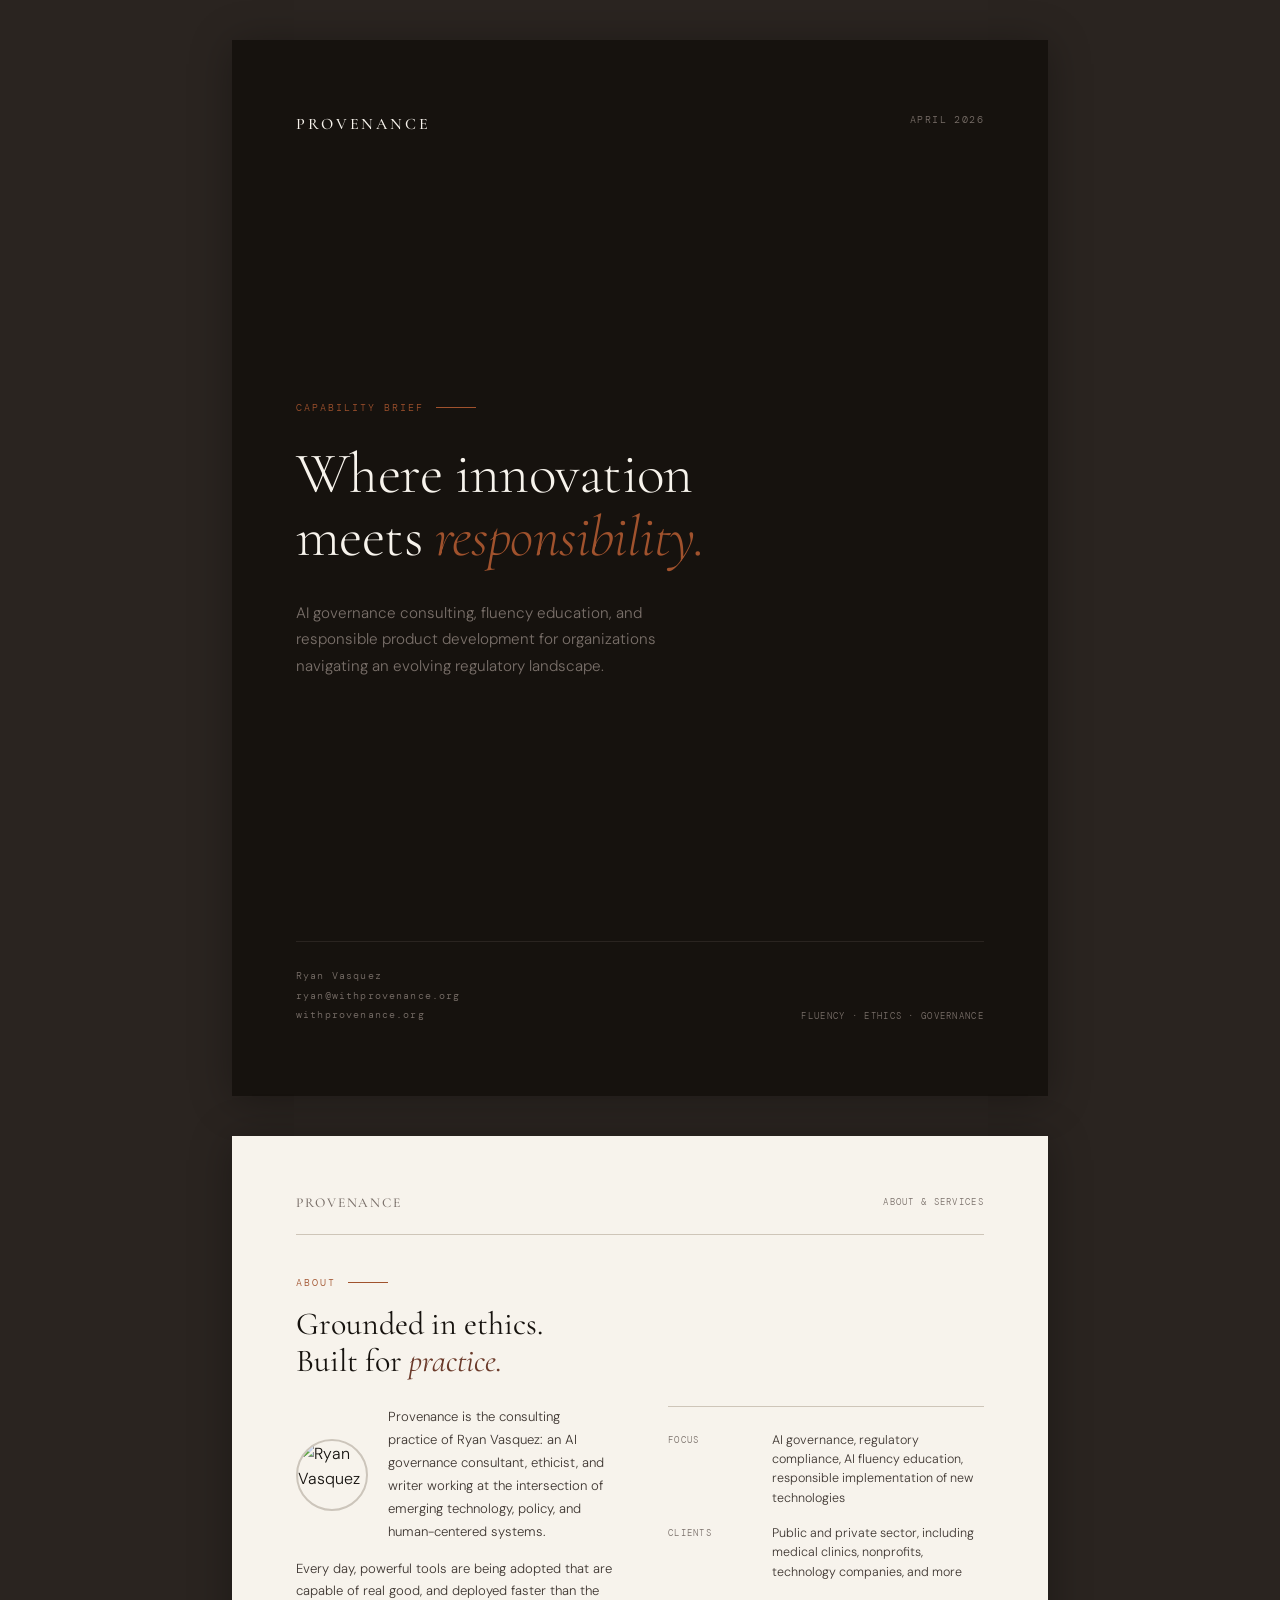
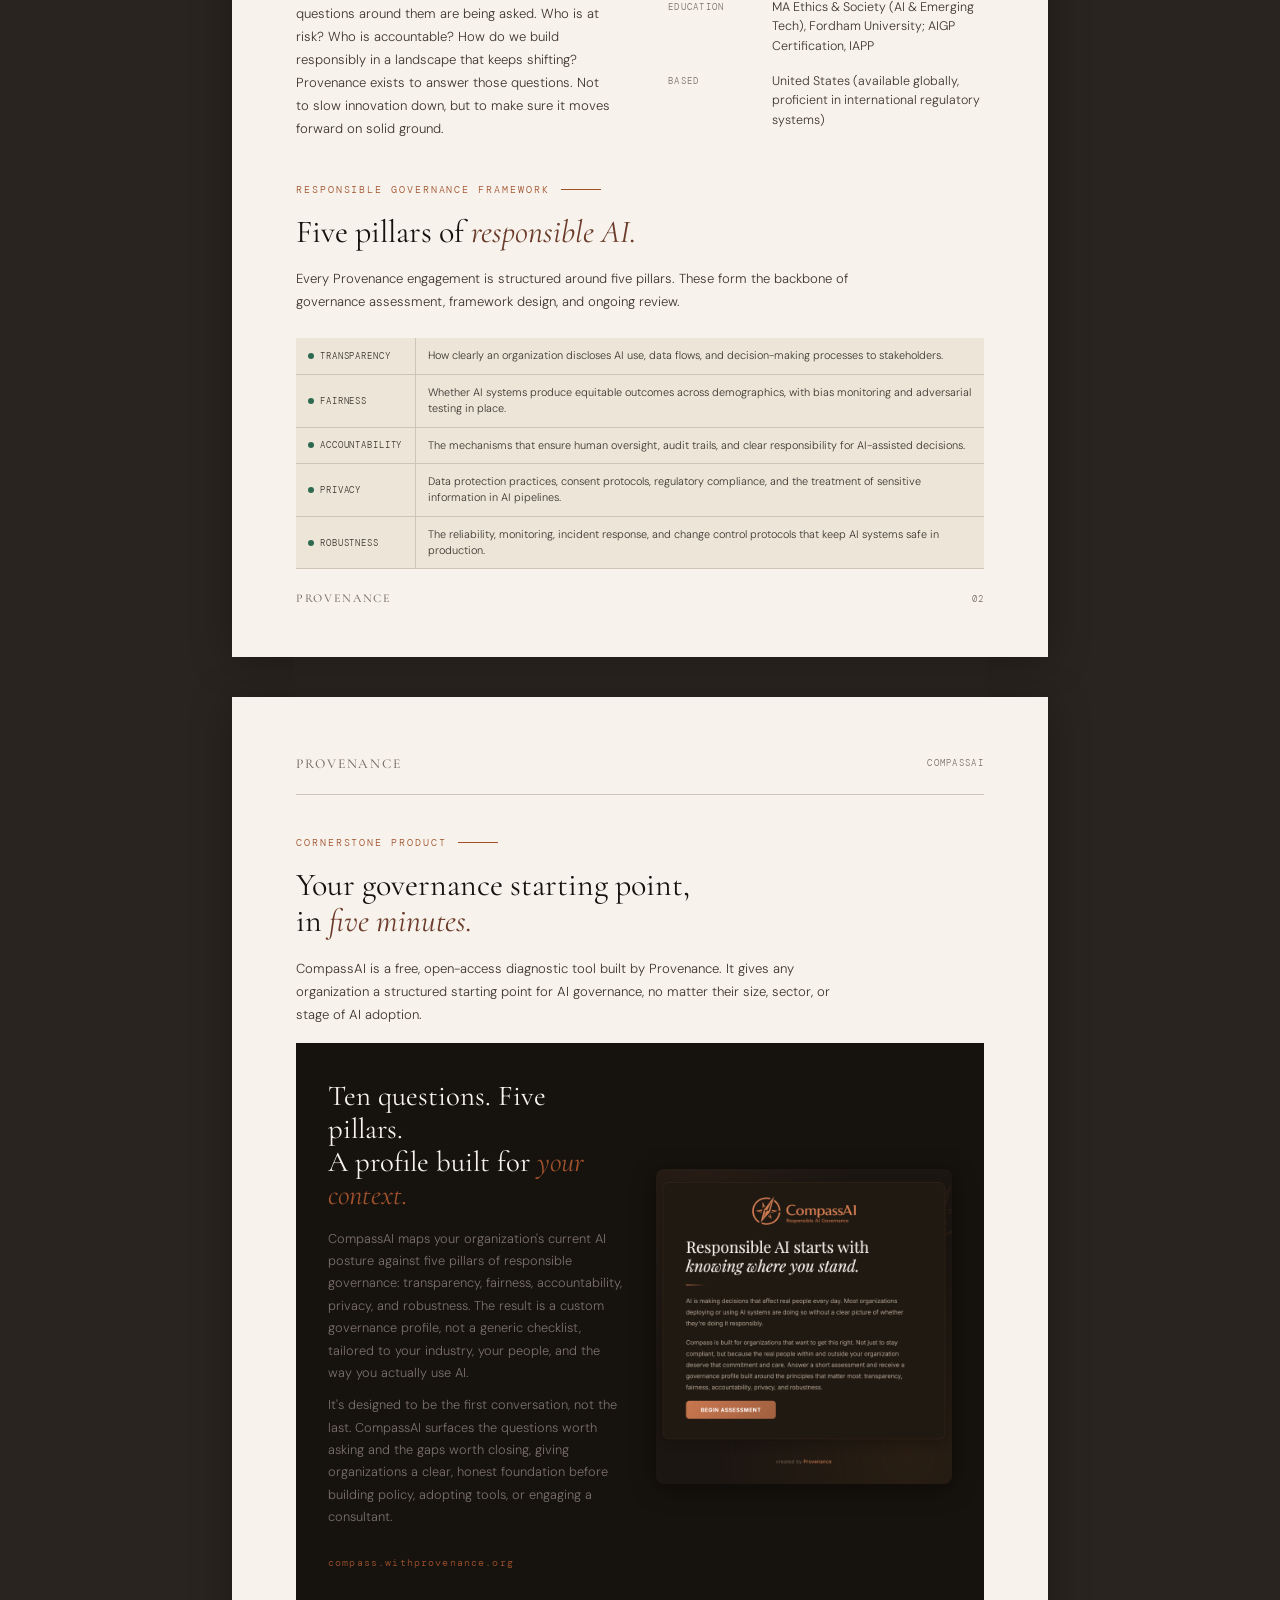
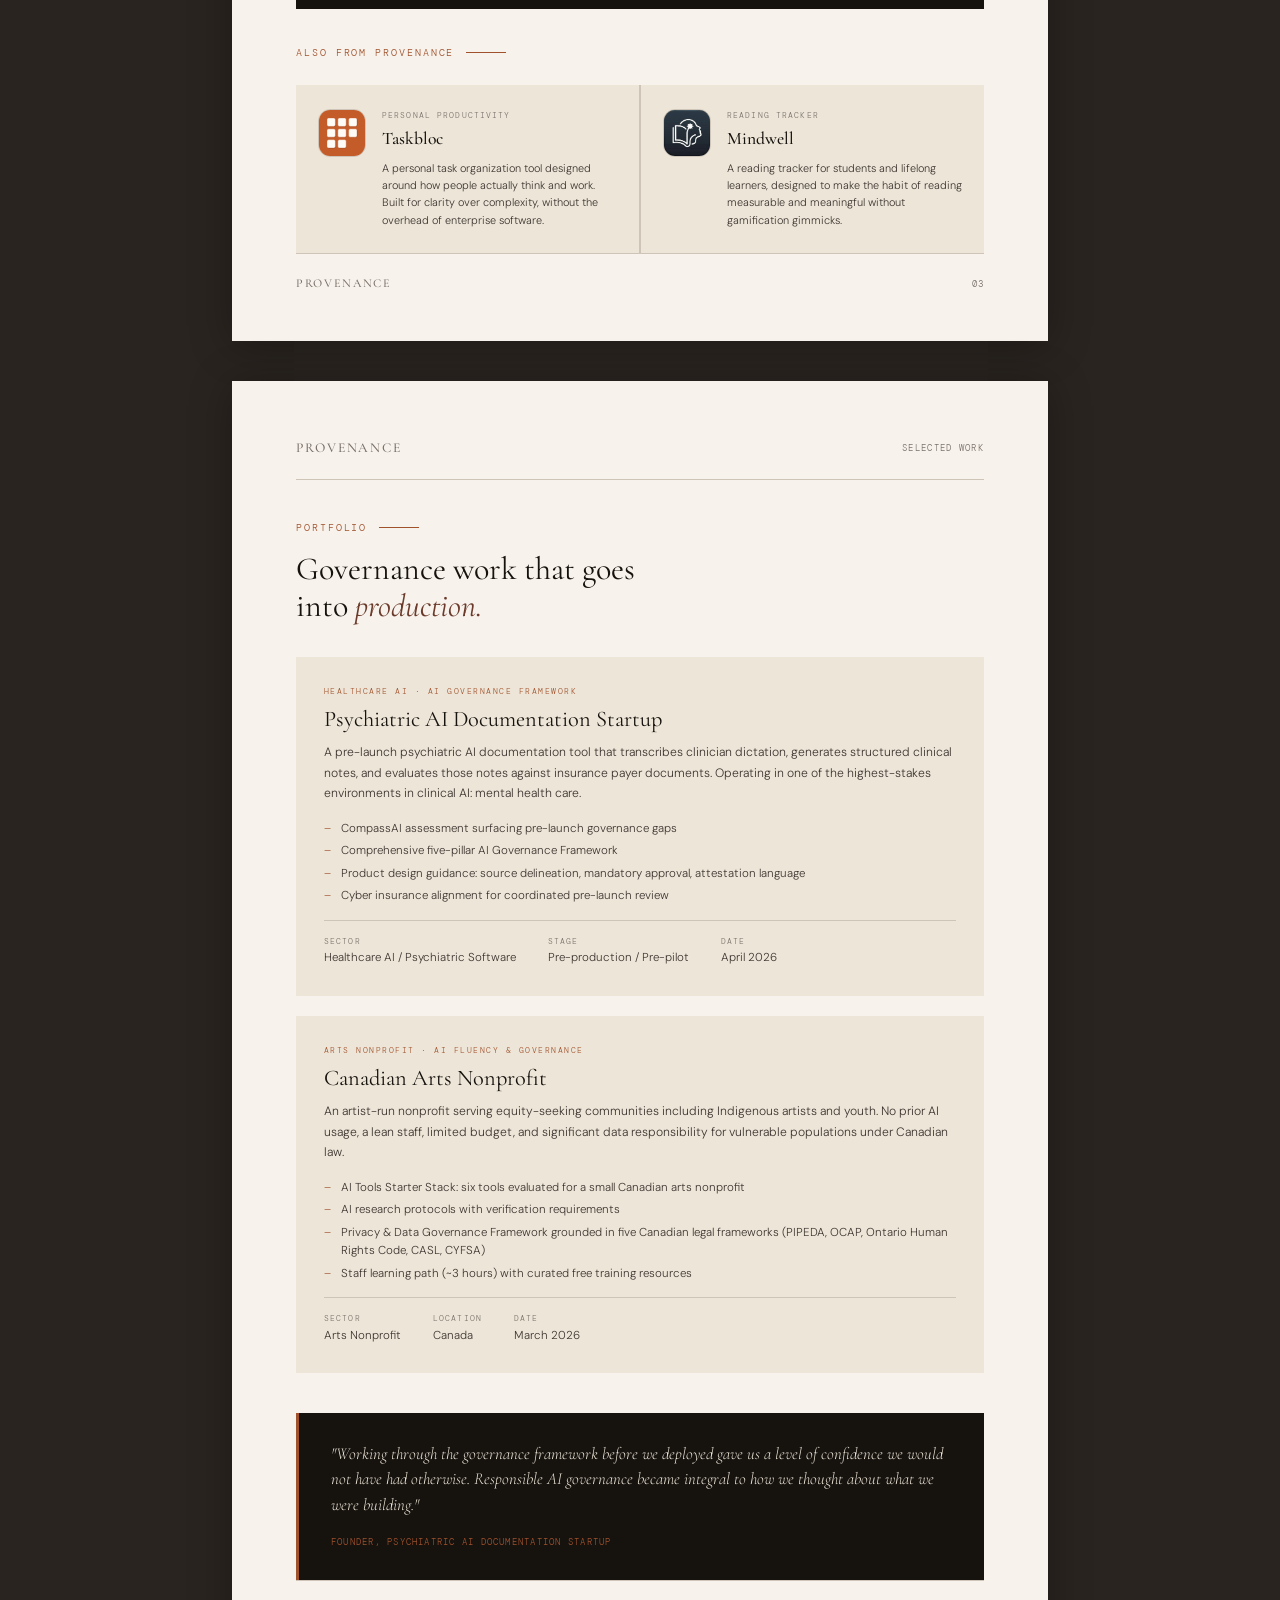
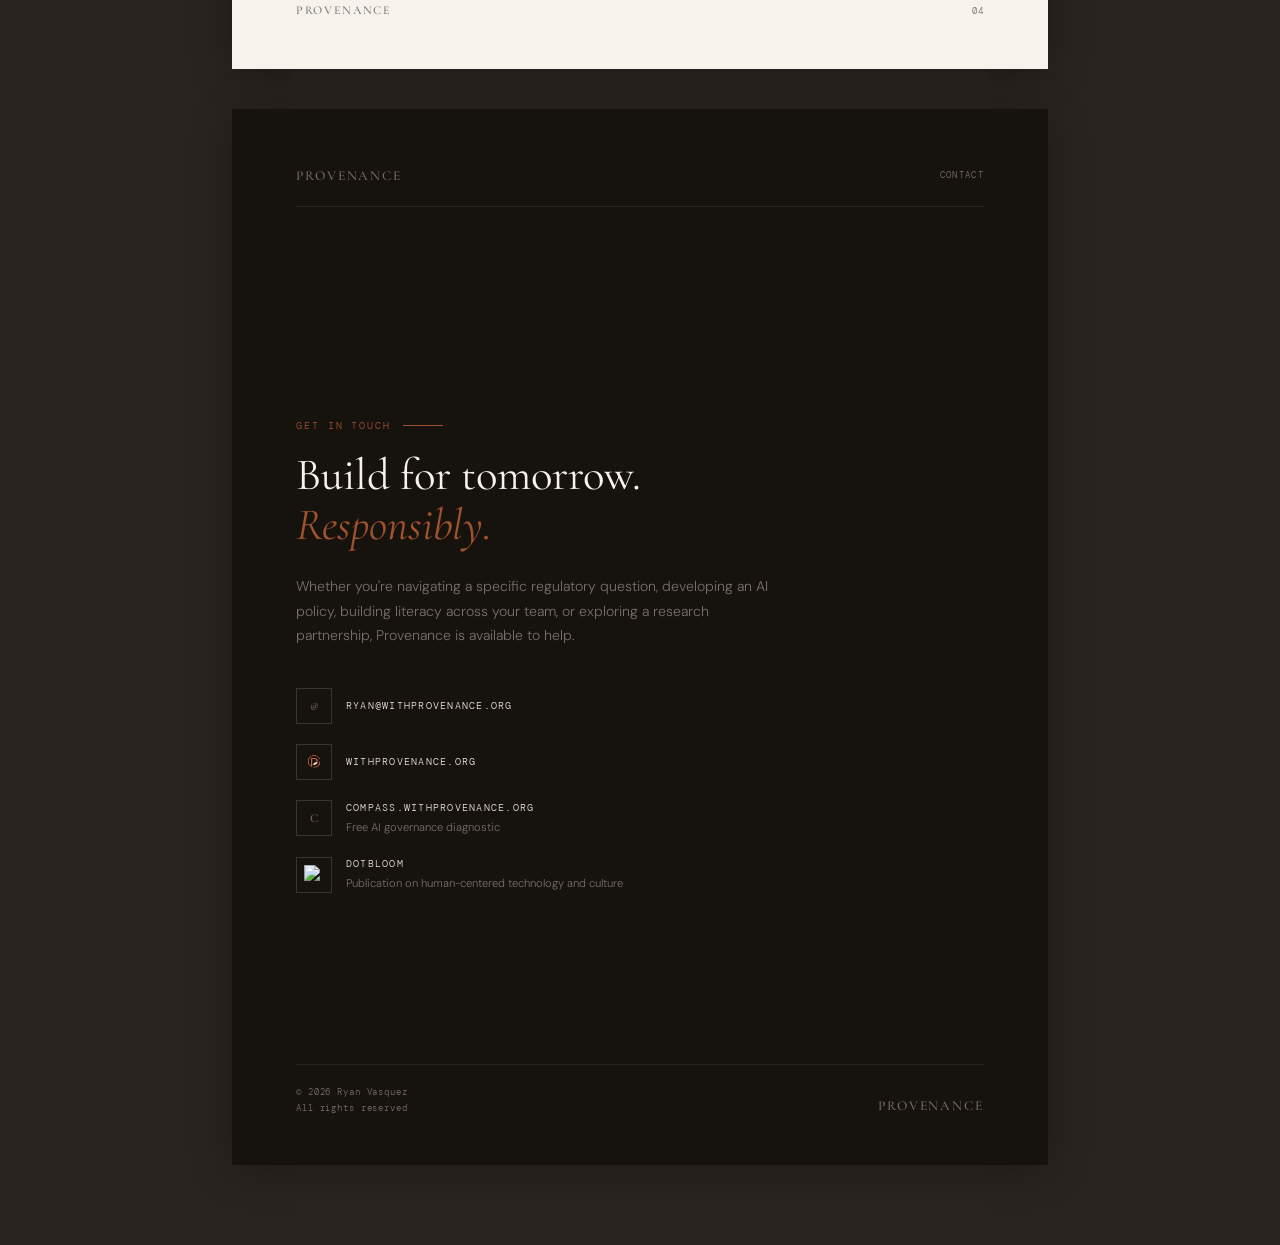
==== commit 47421966: "Rename all Compass references to CompassAI including folders and file paths Co-Authored-By: Claude O" ====
--- a/brief/index.html
+++ b/brief/index.html
@@ -258,7 +258,7 @@
 
     .headshot-row {
       display: flex;
-      align-items: flex-start;
+      align-items: center;
       gap: 20px;
       margin-bottom: 14px;
     }
@@ -335,17 +335,23 @@
 
     /* ── Products ── */
     /* ── CompassAI featured ── */
-    .compass-featured {
+    .compassai-featured {
       background: var(--ink);
       padding: 36px 32px;
       margin-top: 12px;
       display: grid;
       grid-template-columns: 1fr 1fr;
-      gap: 40px;
-      align-items: start;
-    }
-
-    .compass-featured-headline {
+      gap: 32px;
+      align-items: center;
+    }
+
+    .compassai-featured-screenshot {
+      width: 100%;
+      border-radius: 8px;
+      box-shadow: 0 4px 24px rgba(0,0,0,0.4);
+    }
+
+    .compassai-featured-headline {
       font-family: 'Cormorant Garamond', serif;
       font-weight: 400;
       font-size: 1.8rem;
@@ -354,12 +360,12 @@
       margin-bottom: 16px;
     }
 
-    .compass-featured-headline em {
+    .compassai-featured-headline em {
       font-style: italic;
       color: var(--accent-warm);
     }
 
-    .compass-featured-body {
+    .compassai-featured-body {
       font-family: 'DM Sans', sans-serif;
       font-weight: 300;
       font-size: 0.8rem;
@@ -368,7 +374,7 @@
       margin-bottom: 10px;
     }
 
-    .compass-featured-url {
+    .compassai-featured-url {
       font-family: 'DM Mono', monospace;
       font-size: 0.6rem;
       letter-spacing: 0.12em;
@@ -377,19 +383,19 @@
       display: inline-block;
     }
 
-    .compass-step-grid {
+    .compassai-step-grid {
       display: grid;
       grid-template-columns: 1fr 1fr;
       gap: 2px;
       background: #2a2420;
     }
 
-    .compass-step {
+    .compassai-step {
       background: #1e1a16;
       padding: 18px 16px;
     }
 
-    .compass-step-num {
+    .compassai-step-num {
       font-family: 'Cormorant Garamond', serif;
       font-size: 1.6rem;
       font-weight: 300;
@@ -398,7 +404,7 @@
       margin-bottom: 8px;
     }
 
-    .compass-step-title {
+    .compassai-step-title {
       font-family: 'Cormorant Garamond', serif;
       font-weight: 500;
       font-size: 0.95rem;
@@ -406,7 +412,7 @@
       margin-bottom: 6px;
     }
 
-    .compass-step-desc {
+    .compassai-step-desc {
       font-family: 'DM Sans', sans-serif;
       font-weight: 300;
       font-size: 0.65rem;
@@ -414,14 +420,14 @@
       line-height: 1.6;
     }
 
-    .compass-pillar-row {
+    .compassai-pillar-row {
       display: flex;
       gap: 8px;
       flex-wrap: wrap;
       margin-top: 16px;
     }
 
-    .compass-pillar-tag {
+    .compassai-pillar-tag {
       font-family: 'DM Mono', monospace;
       font-size: 0.5rem;
       letter-spacing: 0.1em;
@@ -431,7 +437,7 @@
       border: 1px solid #3a2a20;
     }
 
-    .compass-flow {
+    .compassai-flow {
       display: flex;
       flex-direction: column;
       align-items: center;
@@ -440,7 +446,7 @@
       padding: 20px 0;
     }
 
-    .compass-flow-step {
+    .compassai-flow-step {
       display: flex;
       align-items: center;
       gap: 14px;
@@ -448,7 +454,7 @@
       width: 100%;
     }
 
-    .compass-flow-num {
+    .compassai-flow-num {
       font-family: 'Cormorant Garamond', serif;
       font-size: 1.1rem;
       font-weight: 300;
@@ -457,7 +463,7 @@
       width: 28px;
     }
 
-    .compass-flow-label {
+    .compassai-flow-label {
       font-family: 'Cormorant Garamond', serif;
       font-weight: 500;
       font-size: 1.15rem;
@@ -465,7 +471,7 @@
       letter-spacing: 0.01em;
     }
 
-    .compass-flow-arrow {
+    .compassai-flow-arrow {
       color: var(--accent-warm);
       font-size: 0.75rem;
       line-height: 1;
@@ -649,7 +655,7 @@
     .pillar-row {
       display: grid;
       grid-template-columns: 120px 1fr;
-      background: var(--cream);
+      background: var(--parchment);
     }
 
     .pillar-name {
@@ -975,34 +981,14 @@
     <h2 class="headline">Your governance starting point,<br>in <em>five minutes.</em></h2>
     <p class="body-text" style="max-width:540px; margin-bottom:4px;">CompassAI is a free, open-access diagnostic tool built by Provenance. It gives any organization a structured starting point for AI governance, no matter their size, sector, or stage of AI adoption.</p>
 
-    <div class="compass-featured">
+    <div class="compassai-featured">
       <div>
-        <h3 class="compass-featured-headline">Ten questions. Five pillars.<br>A profile built for <em>your context.</em></h3>
-        <p class="compass-featured-body">CompassAI maps your organization's current AI posture against five pillars of responsible governance: transparency, fairness, accountability, privacy, and robustness. The result is a custom governance profile, not a generic checklist, tailored to your industry, your people, and the way you actually use AI.</p>
-        <p class="compass-featured-body">It's designed to be the first conversation, not the last. CompassAI surfaces the questions worth asking and the gaps worth closing, giving organizations a clear, honest foundation before building policy, adopting tools, or engaging a consultant.</p>
-        <span class="compass-featured-url">compass.withprovenance.org</span>
-      </div>
-      <div class="compass-flow">
-        <div class="compass-flow-step">
-          <span class="compass-flow-num">01</span>
-          <span class="compass-flow-label">Assess</span>
-        </div>
-        <div class="compass-flow-arrow">&darr;</div>
-        <div class="compass-flow-step">
-          <span class="compass-flow-num">02</span>
-          <span class="compass-flow-label">Get your custom profile</span>
-        </div>
-        <div class="compass-flow-arrow">&darr;</div>
-        <div class="compass-flow-step">
-          <span class="compass-flow-num">03</span>
-          <span class="compass-flow-label">Understand your gaps</span>
-        </div>
-        <div class="compass-flow-arrow">&darr;</div>
-        <div class="compass-flow-step">
-          <span class="compass-flow-num">04</span>
-          <span class="compass-flow-label">Act with Provenance</span>
-        </div>
-      </div>
+        <h3 class="compassai-featured-headline">Ten questions. Five pillars.<br>A profile built for <em>your context.</em></h3>
+        <p class="compassai-featured-body">CompassAI maps your organization's current AI posture against five pillars of responsible governance: transparency, fairness, accountability, privacy, and robustness. The result is a custom governance profile, not a generic checklist, tailored to your industry, your people, and the way you actually use AI.</p>
+        <p class="compassai-featured-body">It's designed to be the first conversation, not the last. CompassAI surfaces the questions worth asking and the gaps worth closing, giving organizations a clear, honest foundation before building policy, adopting tools, or engaging a consultant.</p>
+        <span class="compassai-featured-url">compass.withprovenance.org</span>
+      </div>
+      <img src="../images/compassai-hero.png" alt="CompassAI screenshot" class="compassai-featured-screenshot" />
     </div>
 
     <div class="spacer-lg"></div>
@@ -1054,7 +1040,7 @@
       <p class="case-desc">A pre-launch psychiatric AI documentation tool that transcribes clinician dictation, generates structured clinical notes, and evaluates those notes against insurance payer documents. Operating in one of the highest-stakes environments in clinical AI: mental health care.</p>
       <ul class="deliverables-list">
         <li>CompassAI assessment surfacing pre-launch governance gaps</li>
-        <li>Full five-pillar AI Governance Framework (v2.0)</li>
+        <li>Comprehensive five-pillar AI Governance Framework</li>
         <li>Product design guidance: source delineation, mandatory approval, attestation language</li>
         <li>Cyber insurance alignment for coordinated pre-launch review</li>
       </ul>
@@ -1081,10 +1067,9 @@
       <h3 class="case-client">Canadian Arts Nonprofit</h3>
       <p class="case-desc">An artist-run nonprofit serving equity-seeking communities including Indigenous artists and youth. No prior AI usage, a lean staff, limited budget, and significant data responsibility for vulnerable populations under Canadian law.</p>
       <ul class="deliverables-list">
-        <li>AI Fluency Reference with the 4D Framework and organization-specific use cases</li>
-        <li>Privacy & Data Governance Framework grounded in five Canadian legal frameworks (PIPEDA, OCAP, Ontario Human Rights Code, CASL, CYFSA)</li>
         <li>AI Tools Starter Stack: six tools evaluated for a small Canadian arts nonprofit</li>
         <li>AI research protocols with verification requirements</li>
+        <li>Privacy & Data Governance Framework grounded in five Canadian legal frameworks (PIPEDA, OCAP, Ontario Human Rights Code, CASL, CYFSA)</li>
         <li>Staff learning path (~3 hours) with curated free training resources</li>
       </ul>
       <div class="spacer-sm"></div>
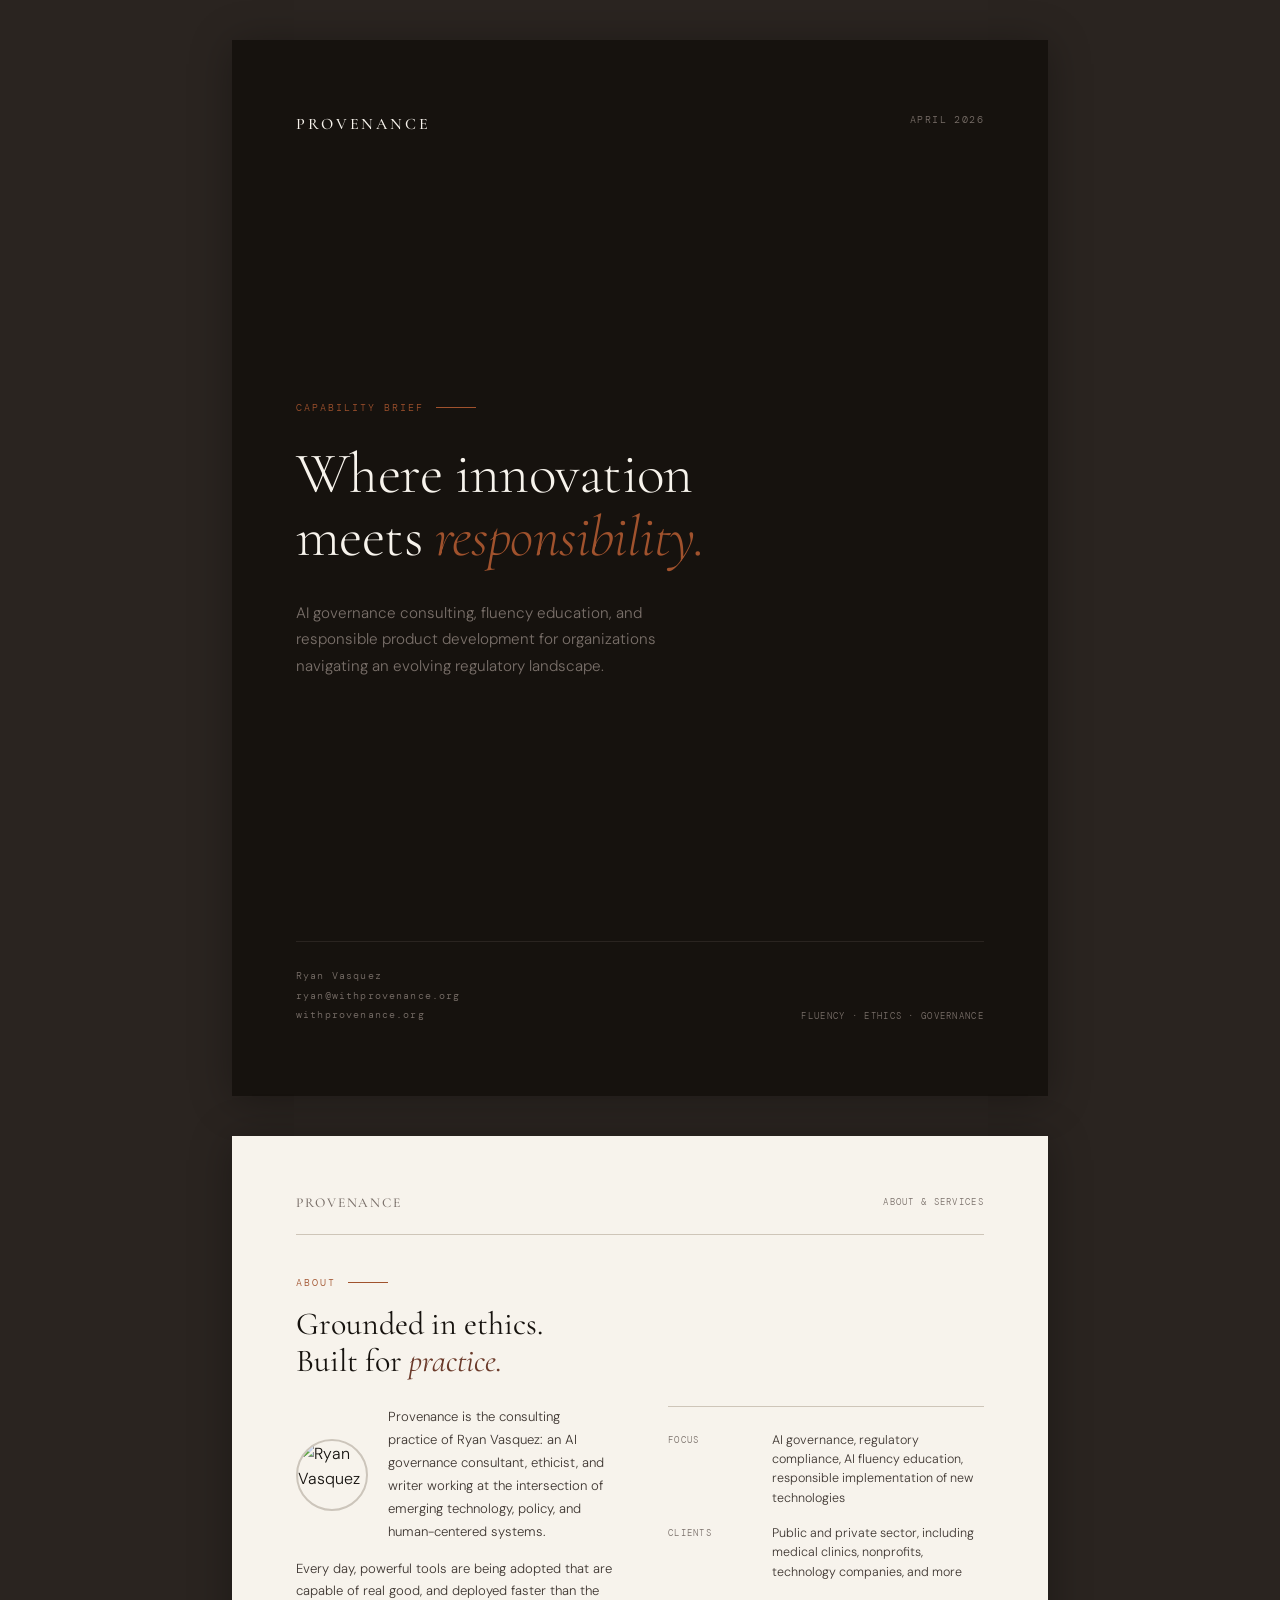
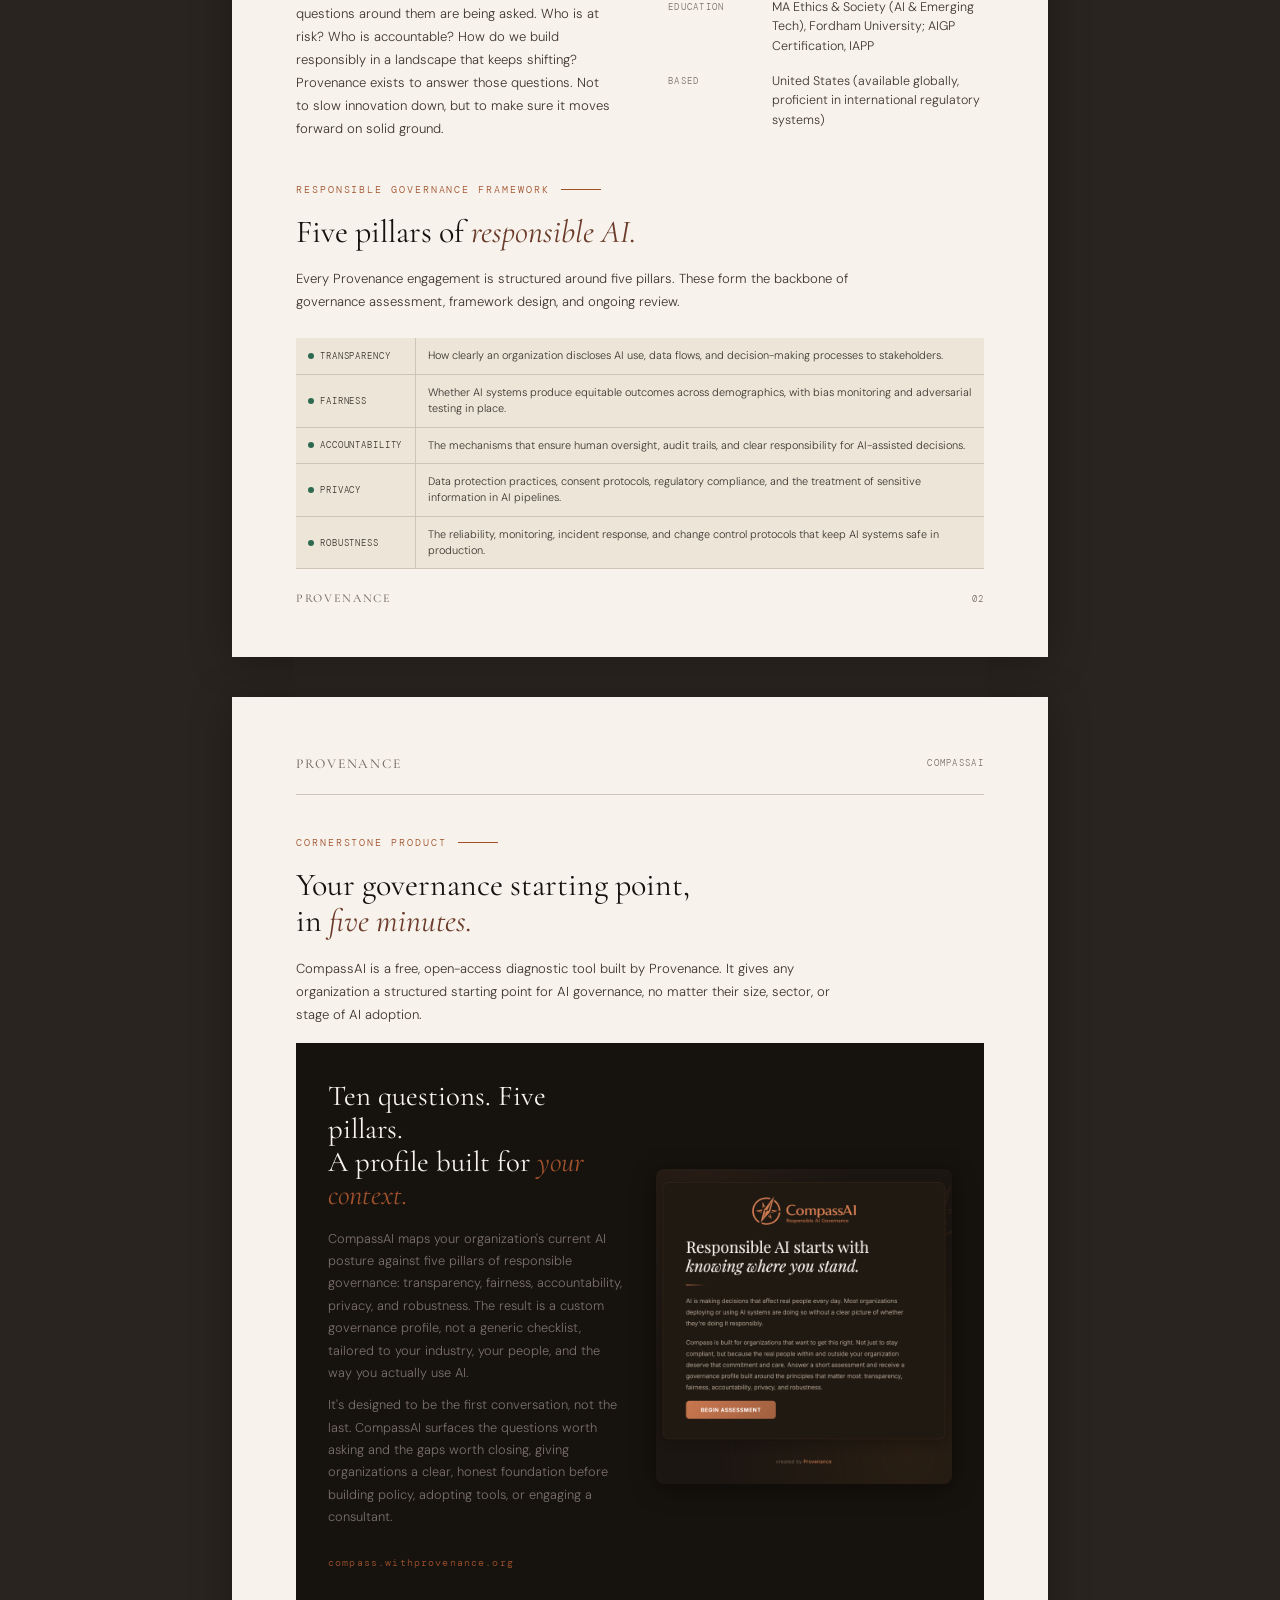
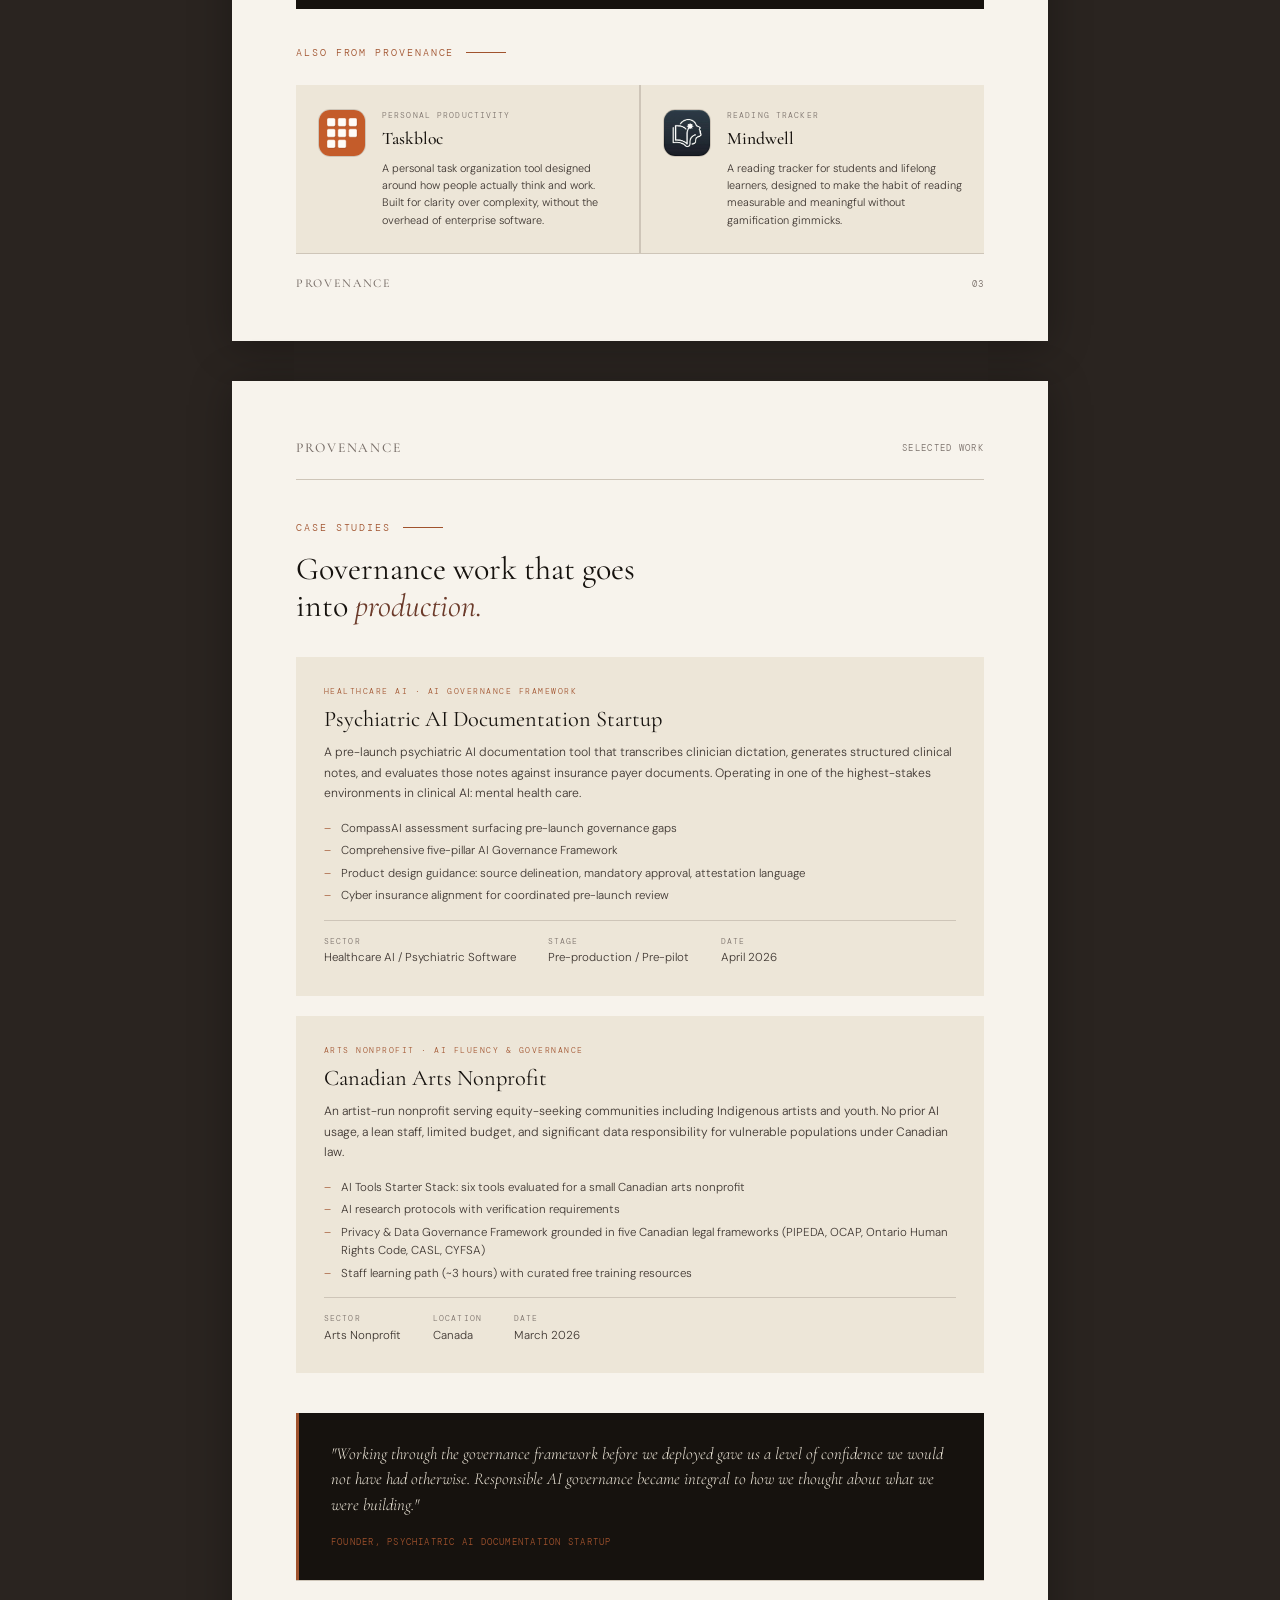
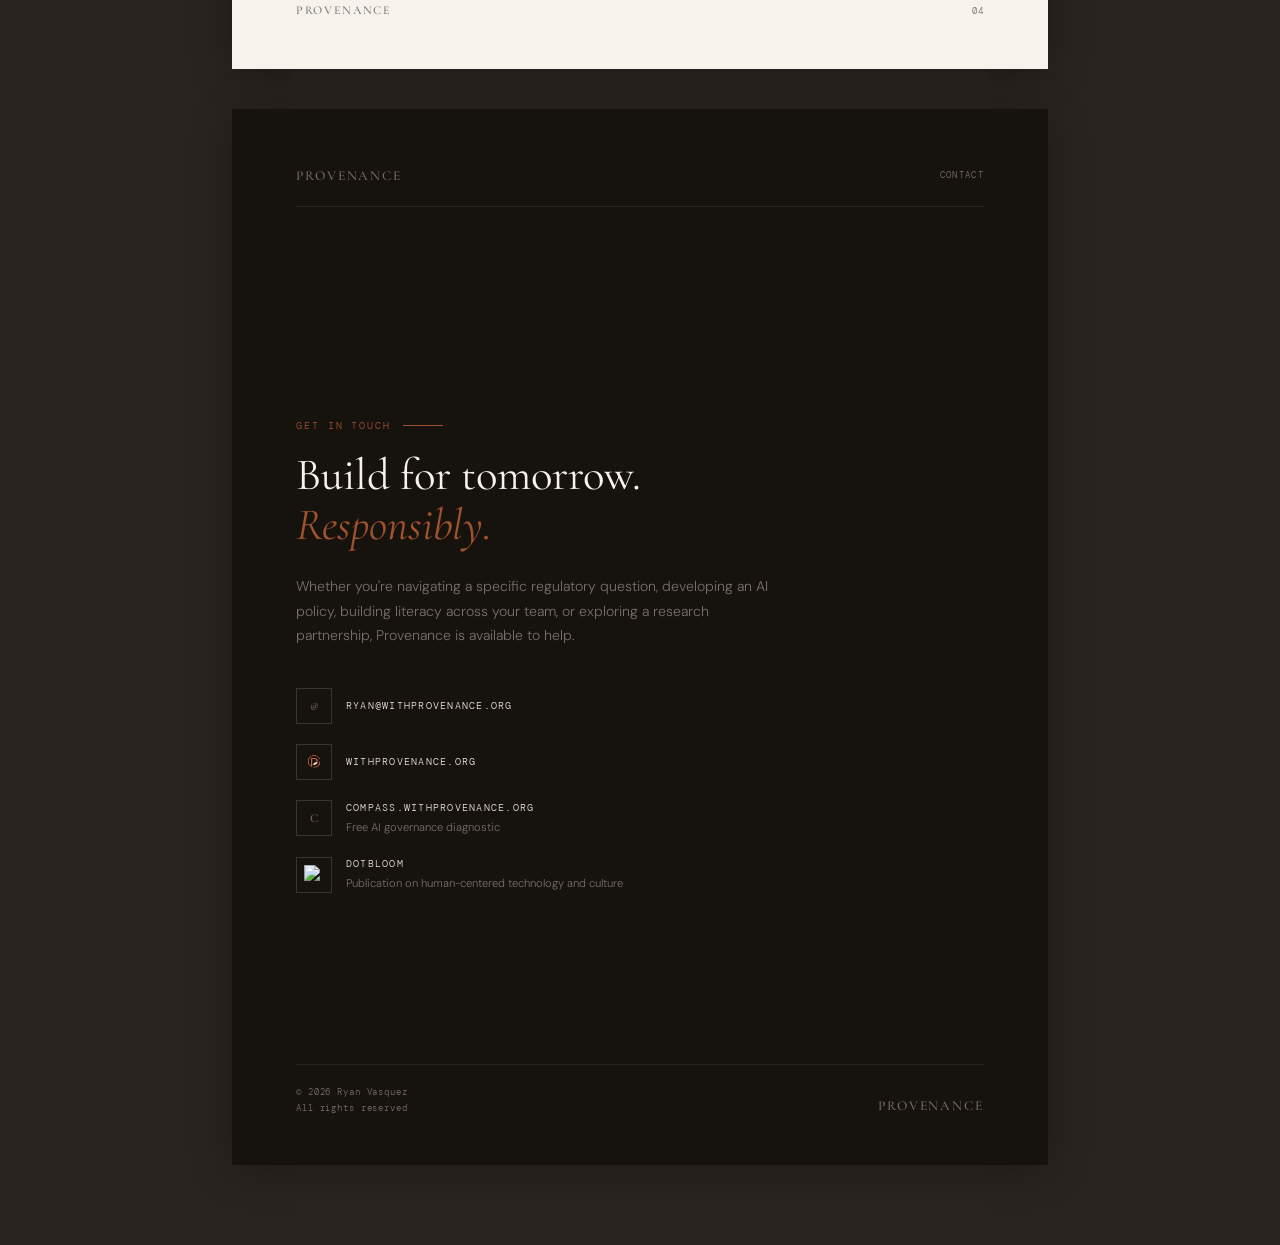
==== commit 1086cfcb: "Rename portfolio to case studies Rename folder from portfolio/ to case-studies/, update all URLs, pa" ====
--- a/brief/index.html
+++ b/brief/index.html
@@ -1028,7 +1028,7 @@
       <span class="page-header-section">Selected Work</span>
     </div>
 
-    <p class="section-label">Portfolio</p>
+    <p class="section-label">Case Studies</p>
     <h2 class="headline">Governance work that goes<br>into <em>production.</em></h2>
 
     <div class="spacer-sm"></div>
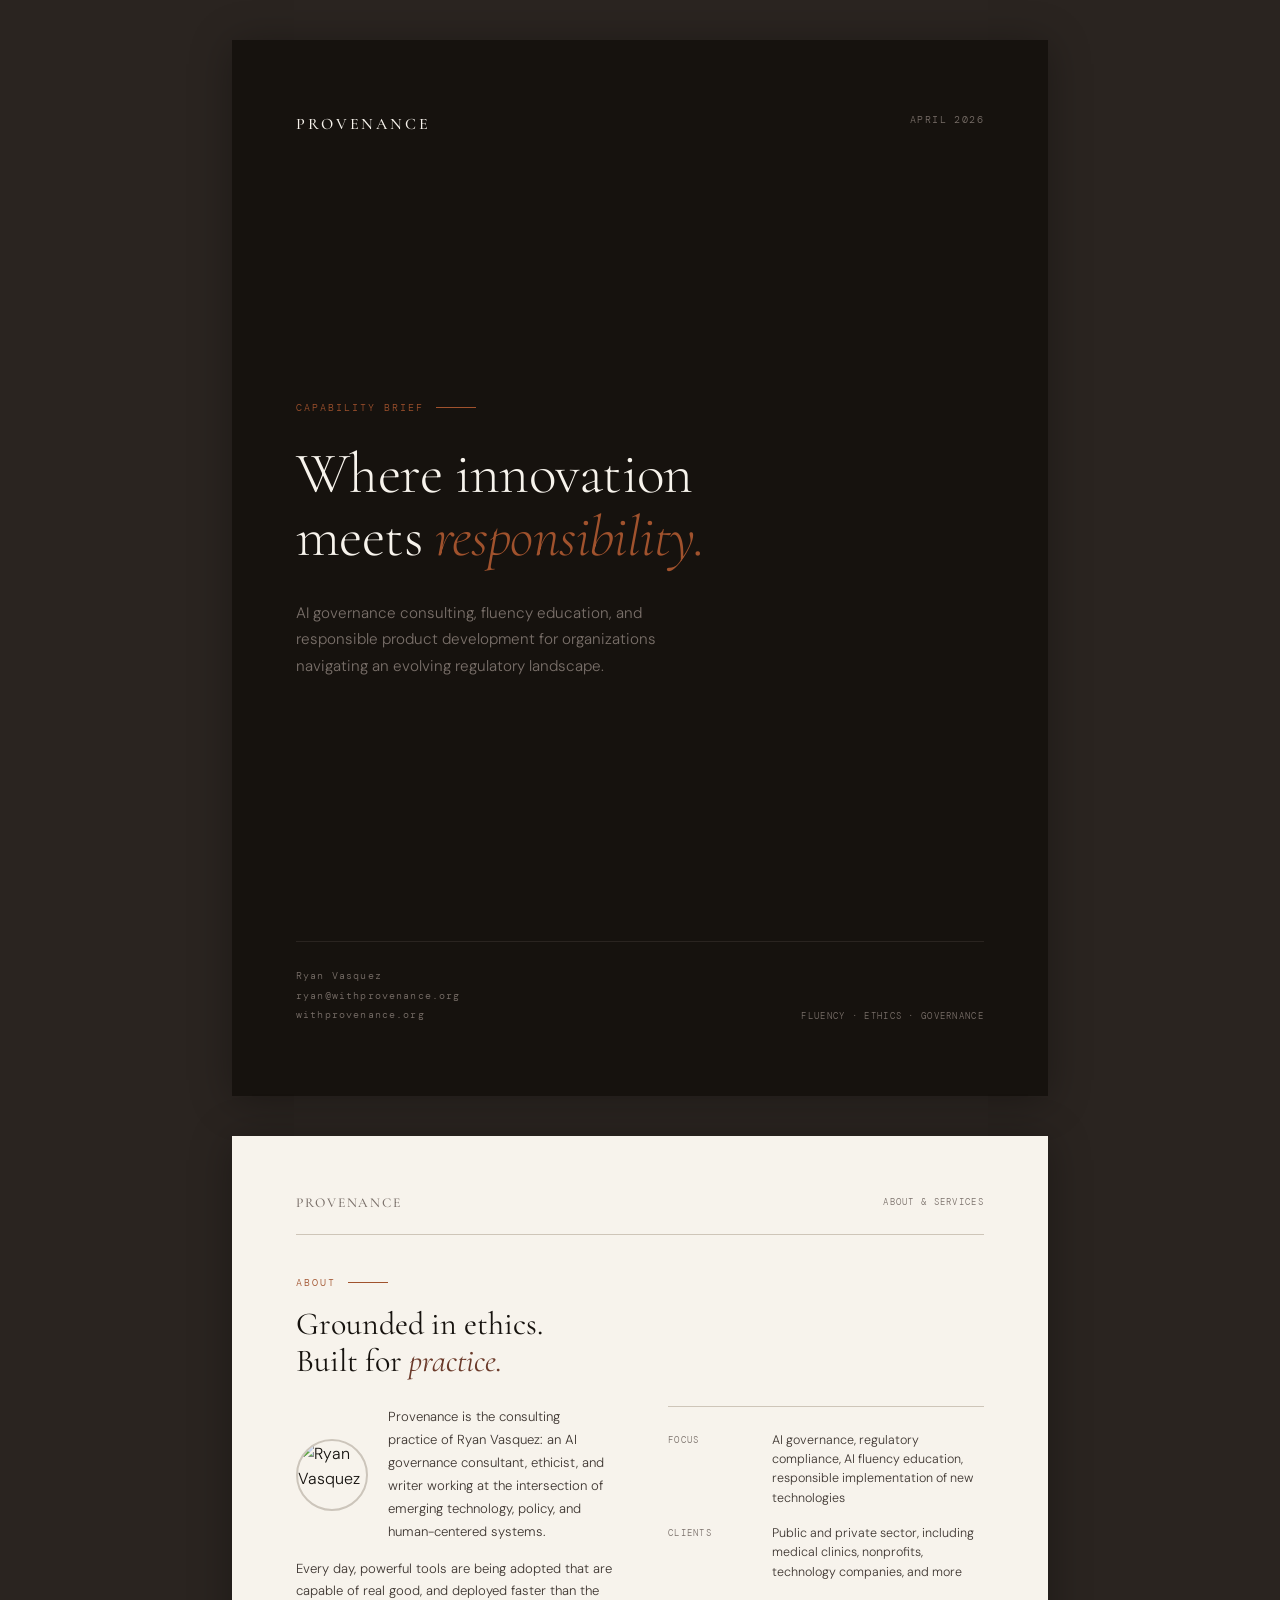
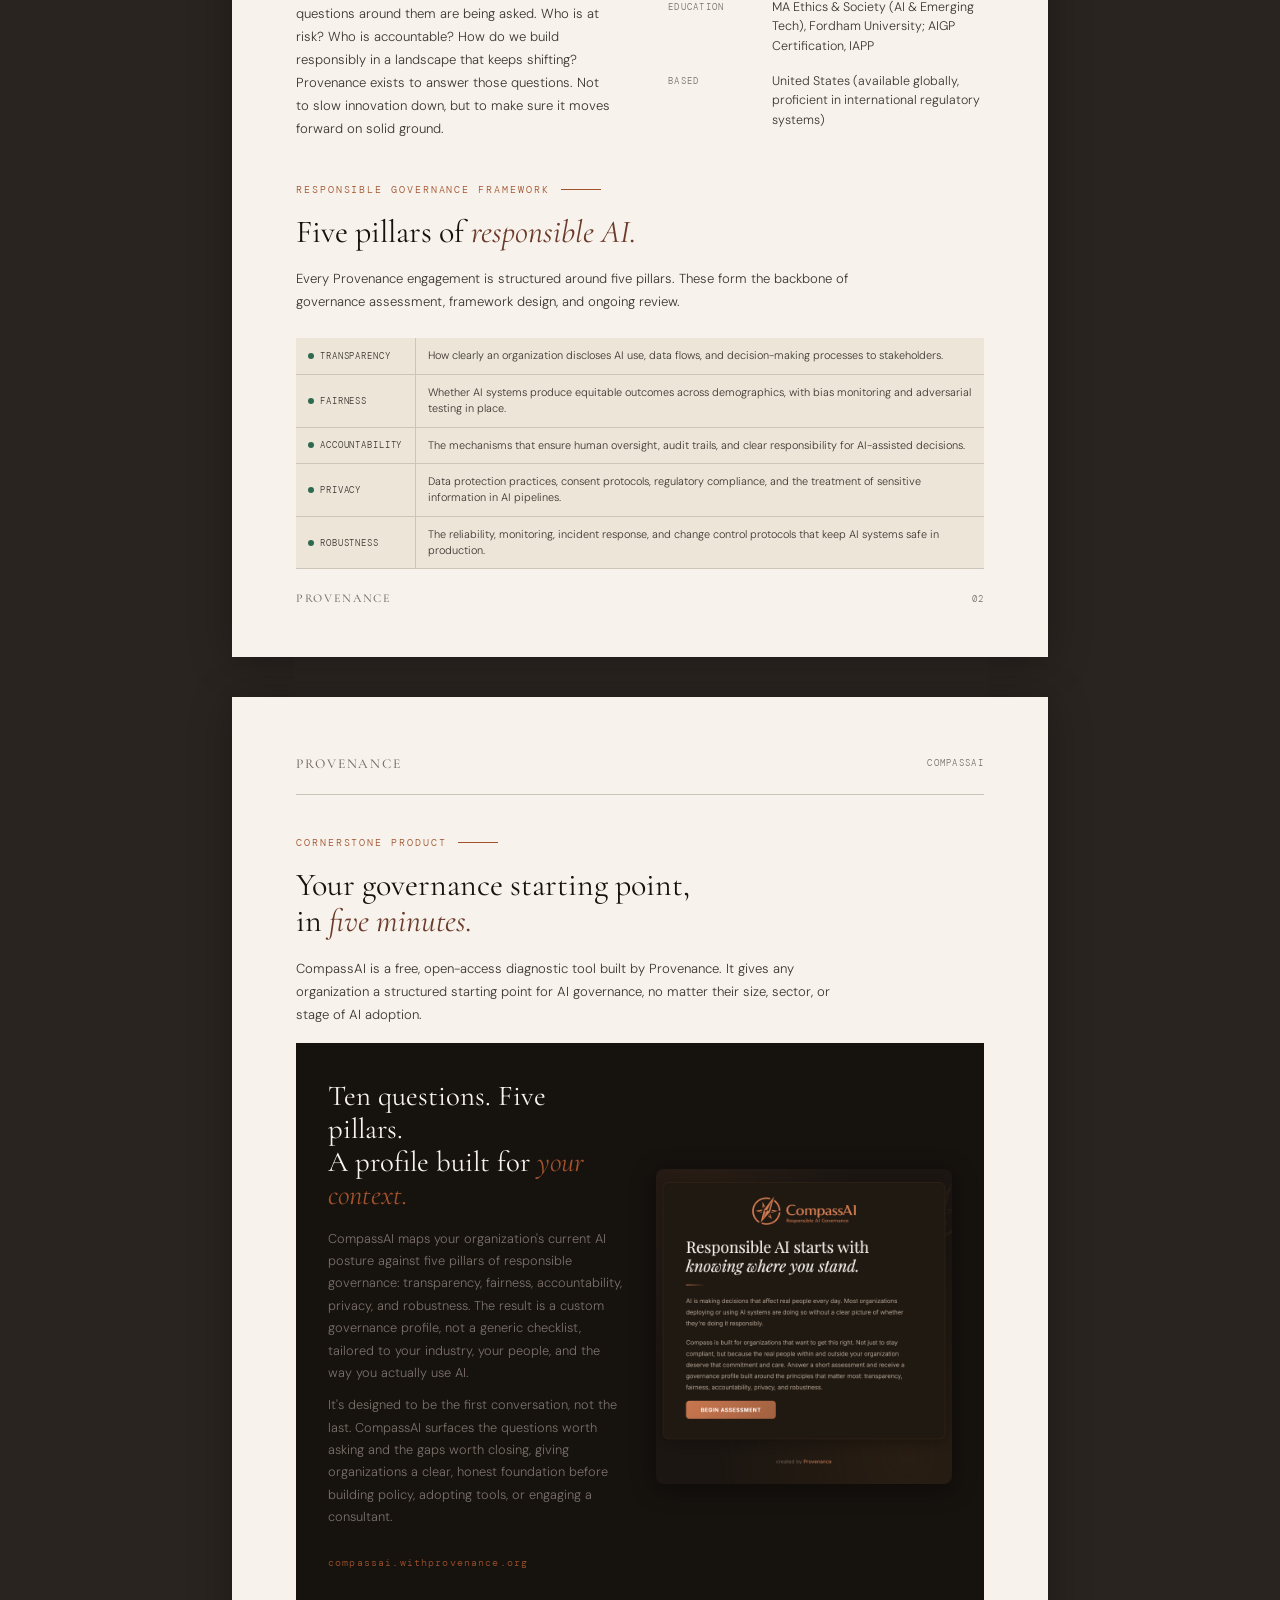
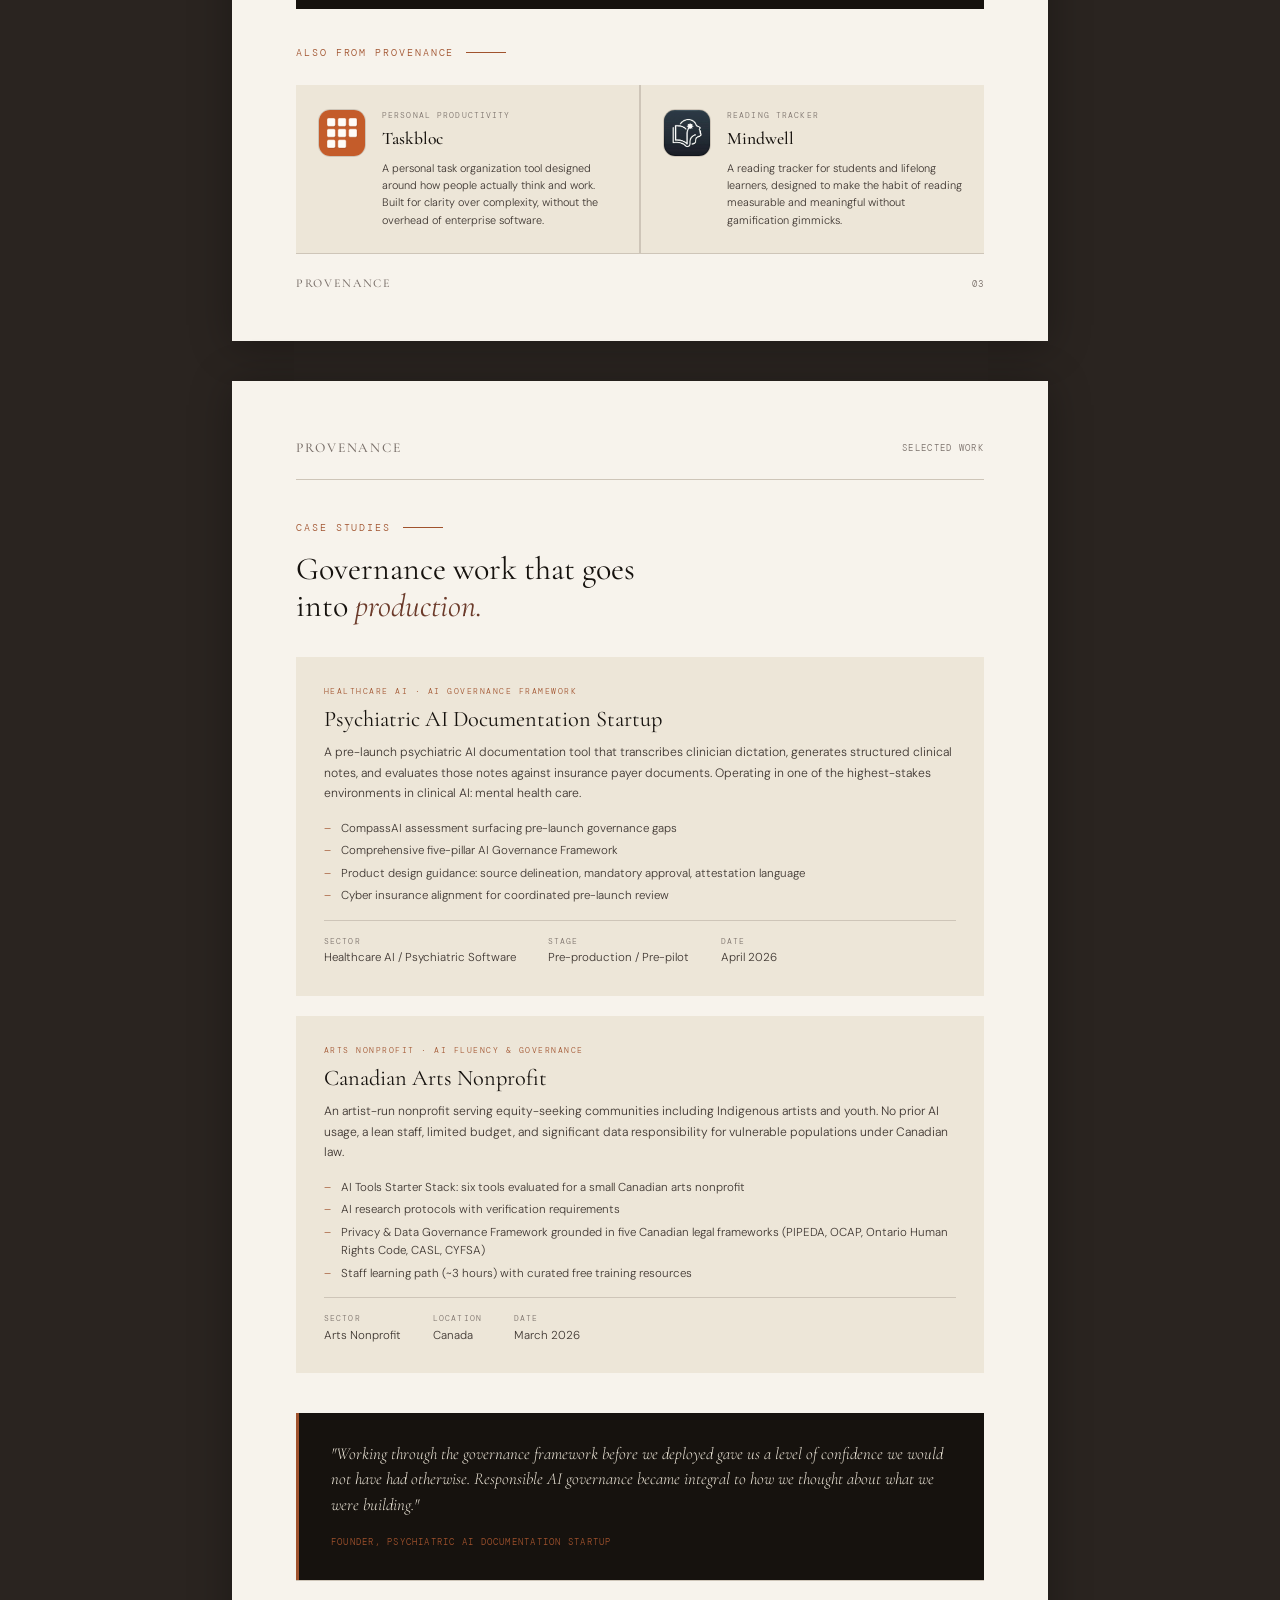
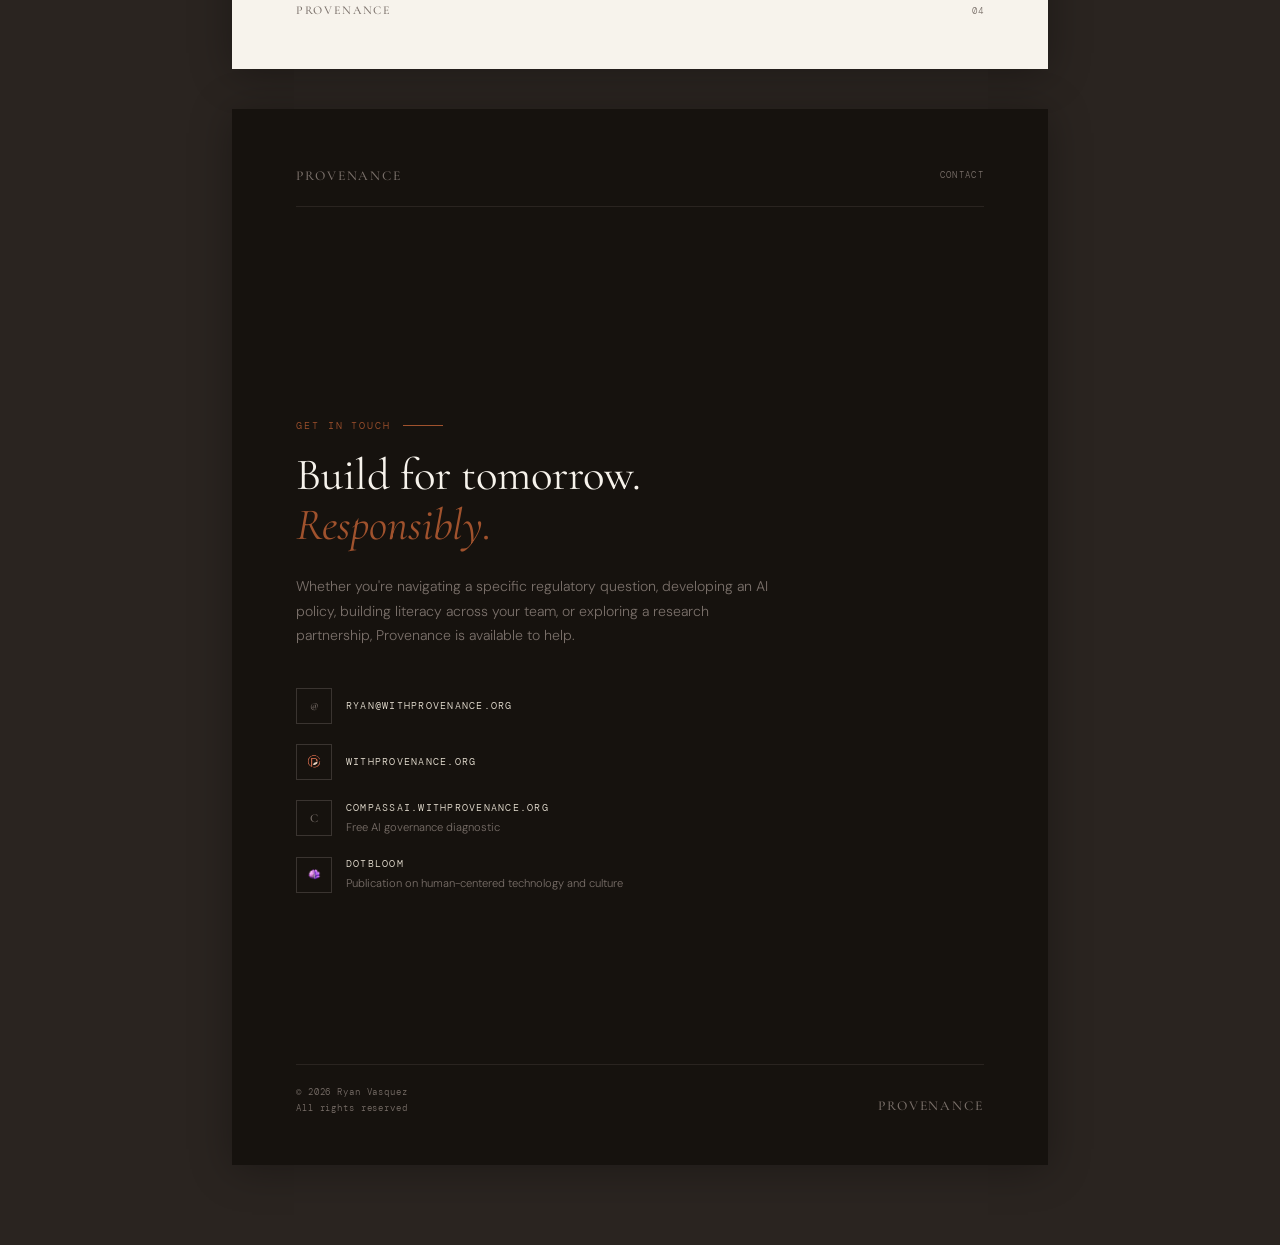
==== commit 04212e80: "Update compass.withprovenance.org to compassai.withprovenance.org Co-Authored-By: Claude Opus 4.6 (1" ====
--- a/brief/index.html
+++ b/brief/index.html
@@ -986,7 +986,7 @@
         <h3 class="compassai-featured-headline">Ten questions. Five pillars.<br>A profile built for <em>your context.</em></h3>
         <p class="compassai-featured-body">CompassAI maps your organization's current AI posture against five pillars of responsible governance: transparency, fairness, accountability, privacy, and robustness. The result is a custom governance profile, not a generic checklist, tailored to your industry, your people, and the way you actually use AI.</p>
         <p class="compassai-featured-body">It's designed to be the first conversation, not the last. CompassAI surfaces the questions worth asking and the gaps worth closing, giving organizations a clear, honest foundation before building policy, adopting tools, or engaging a consultant.</p>
-        <span class="compassai-featured-url">compass.withprovenance.org</span>
+        <span class="compassai-featured-url">compassai.withprovenance.org</span>
       </div>
       <img src="../images/compassai-hero.png" alt="CompassAI screenshot" class="compassai-featured-screenshot" />
     </div>
@@ -1130,7 +1130,7 @@
         <div class="contact-item">
           <div class="contact-icon">C</div>
           <div>
-            <div class="contact-item-text">compass.withprovenance.org</div>
+            <div class="contact-item-text">compassai.withprovenance.org</div>
             <div class="contact-item-sub">Free AI governance diagnostic</div>
           </div>
         </div>
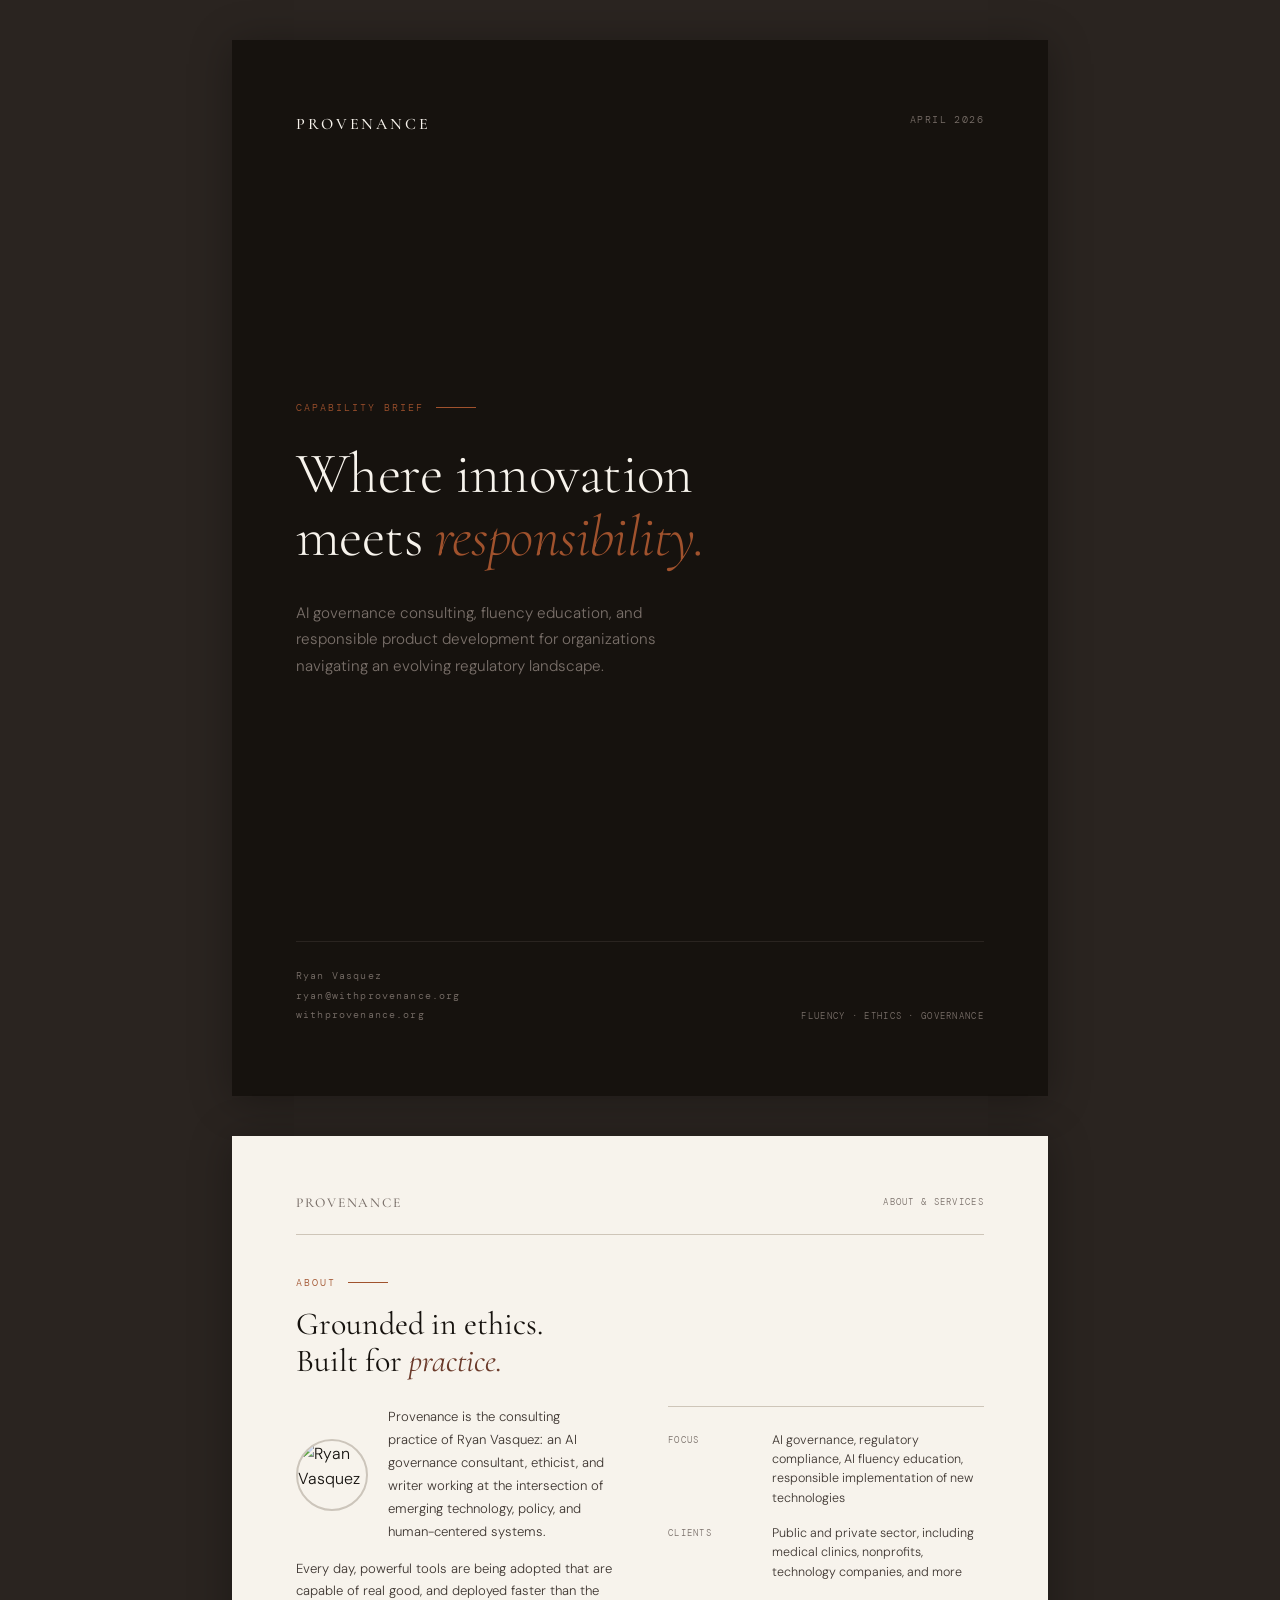
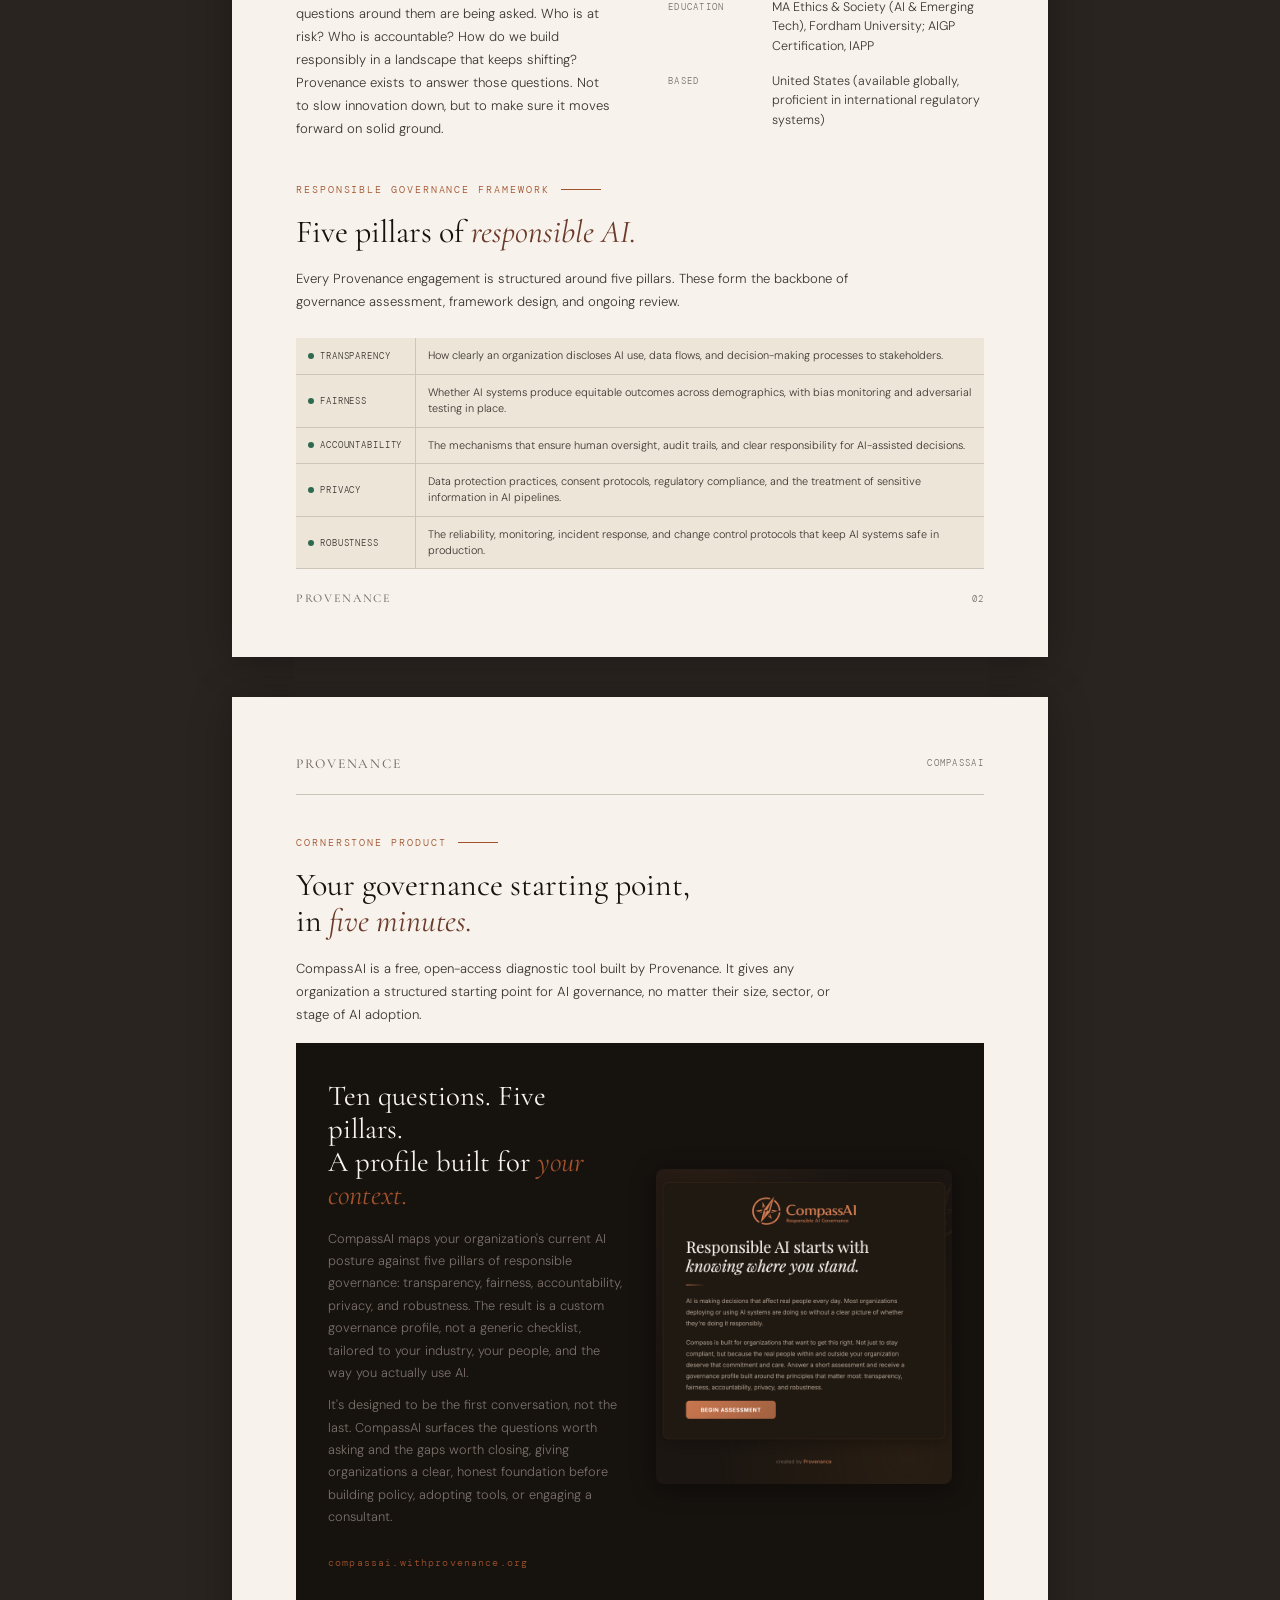
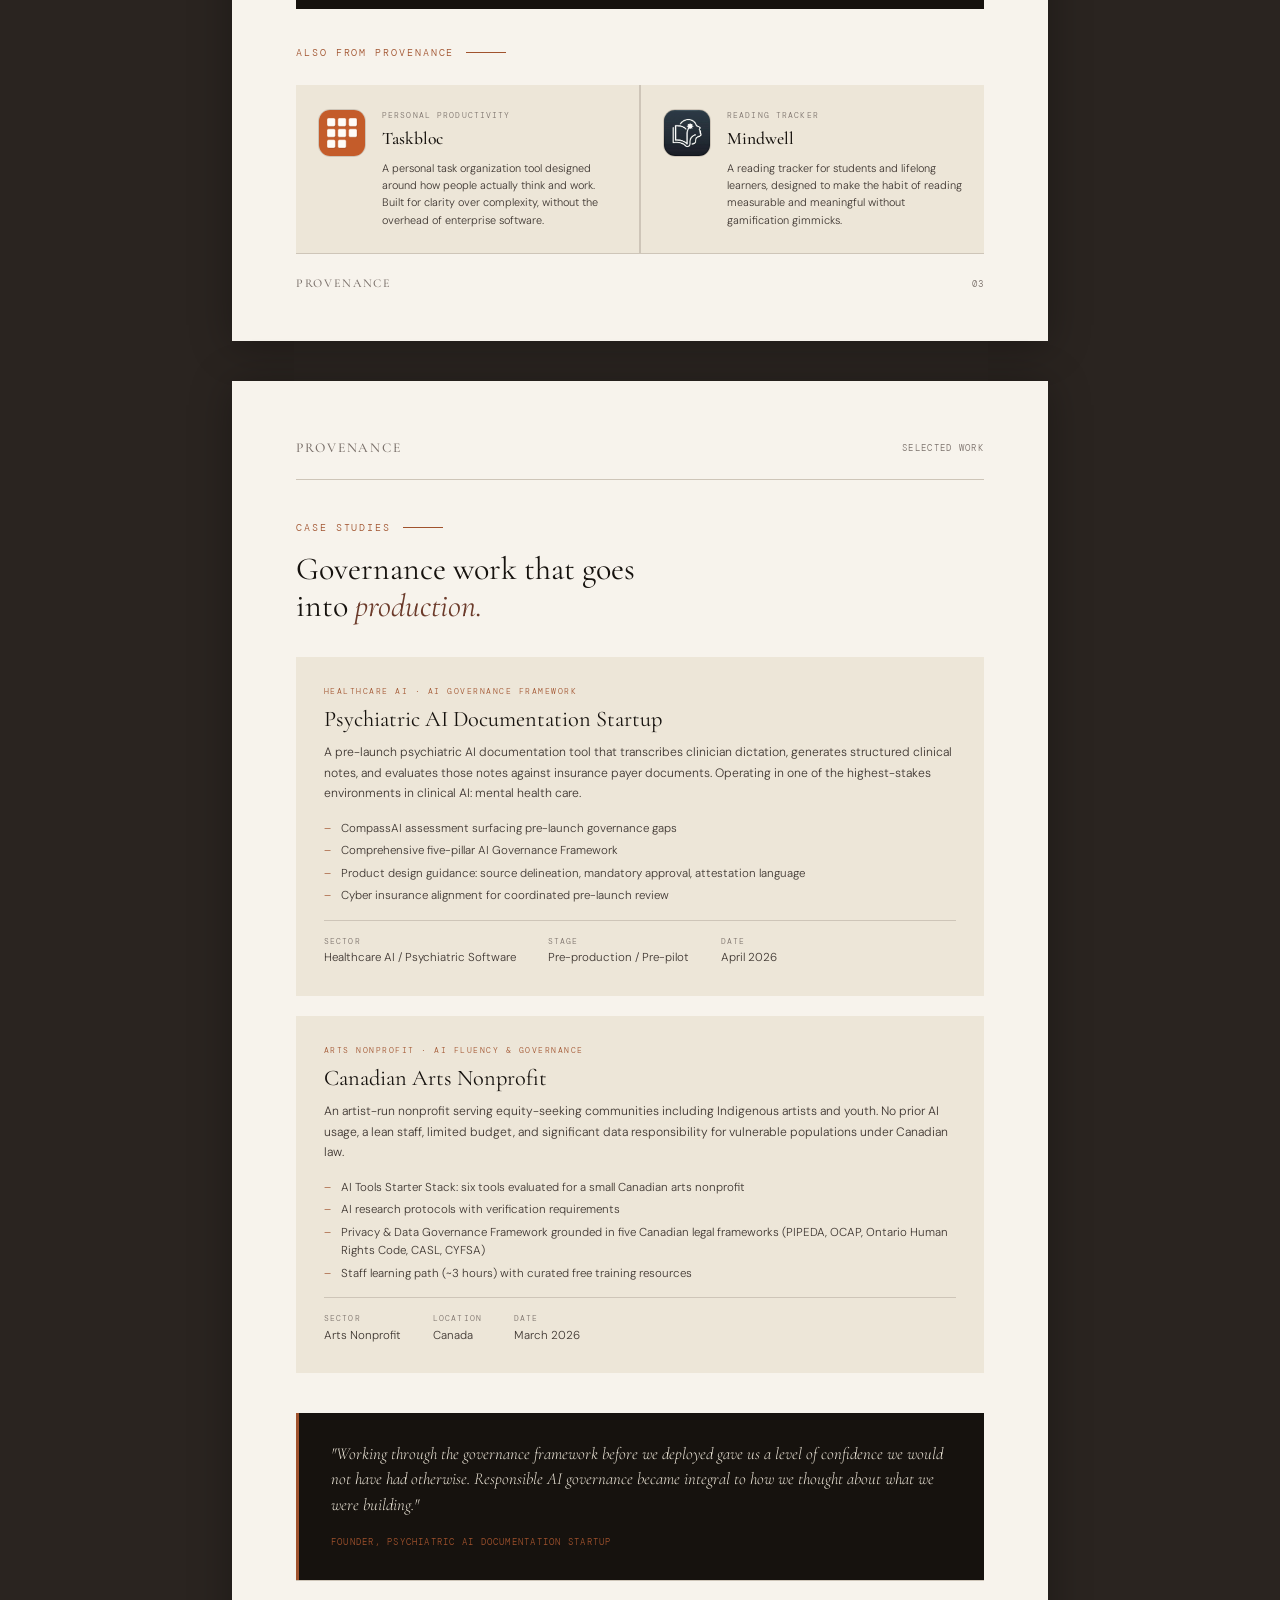
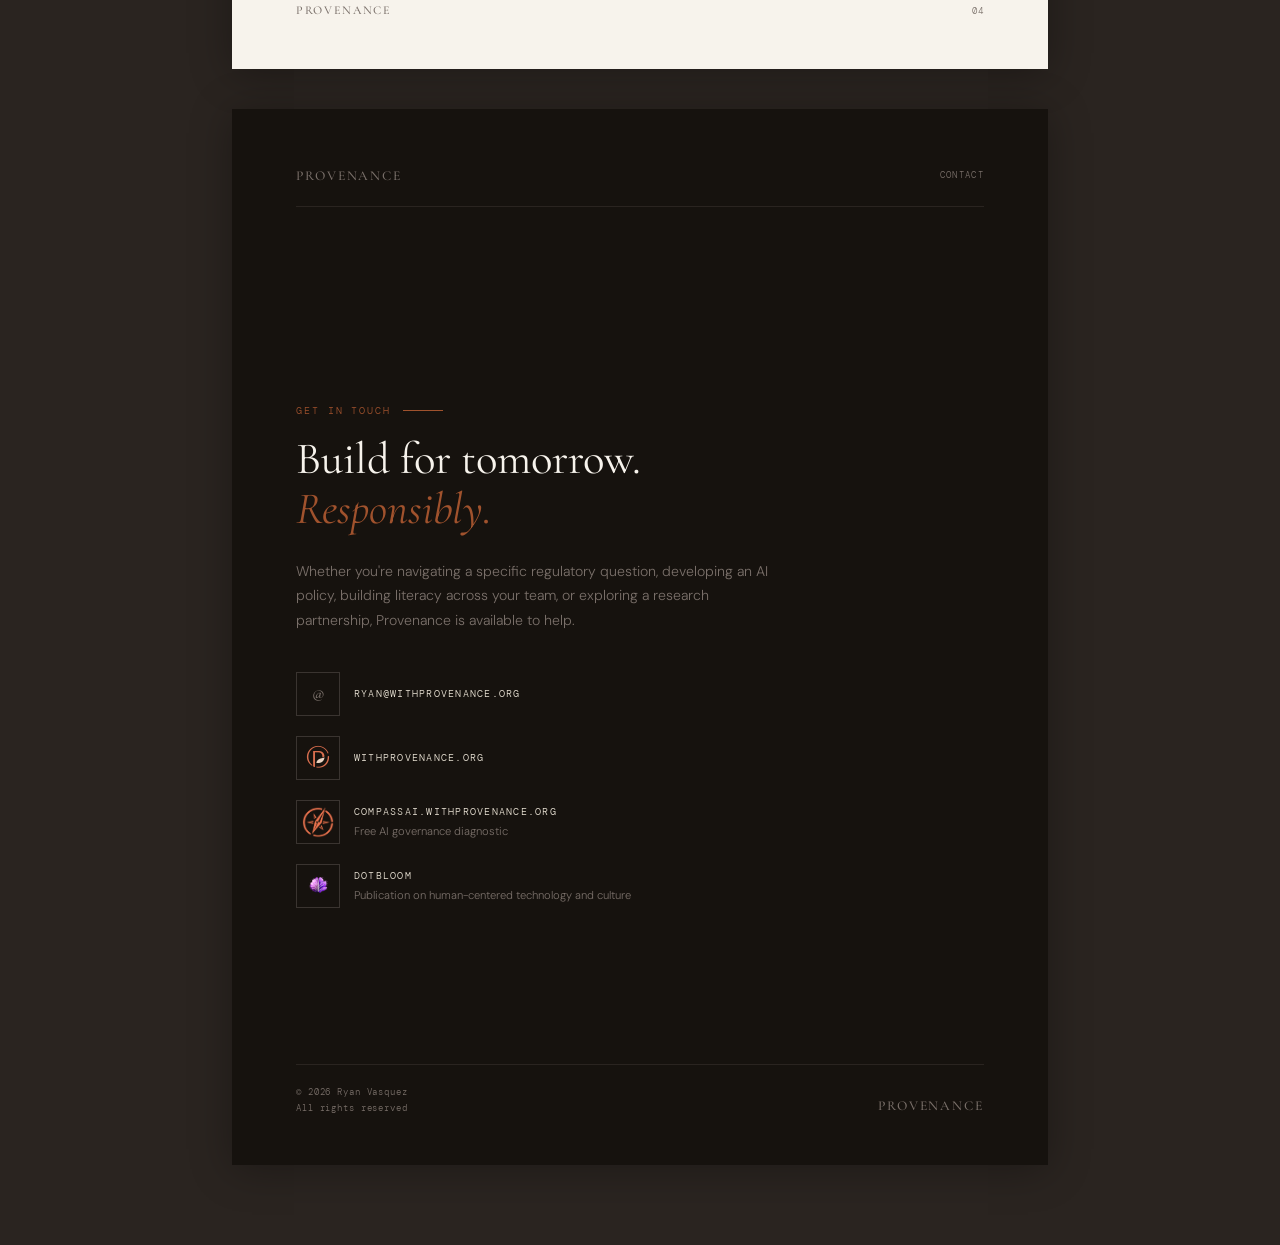
==== commit 154a5351: "Update contact icons: add CompassAI icon, enlarge all icon containers Co-Authored-By: Claude Opus 4." ====
--- a/brief/index.html
+++ b/brief/index.html
@@ -753,14 +753,14 @@
     }
 
     .contact-icon {
-      width: 36px;
-      height: 36px;
+      width: 44px;
+      height: 44px;
       border: 1px solid #3a3430;
       display: flex;
       align-items: center;
       justify-content: center;
       font-family: 'Cormorant Garamond', serif;
-      font-size: 0.75rem;
+      font-size: 1.1rem;
       font-weight: 500;
       color: var(--ink-light);
       flex-shrink: 0;
@@ -1122,20 +1122,20 @@
           </div>
         </div>
         <div class="contact-item">
-          <div class="contact-icon"><img src="../favicon.png" alt="Provenance" width="18" height="18" style="display:block;" /></div>
+          <div class="contact-icon"><img src="../favicon.png" alt="Provenance" width="32" height="32" style="display:block;" /></div>
           <div>
             <div class="contact-item-text">withprovenance.org</div>
           </div>
         </div>
         <div class="contact-item">
-          <div class="contact-icon">C</div>
+          <div class="contact-icon"><img src="../images/compass-icon.png" alt="CompassAI" width="32" height="32" style="display:block; object-fit:contain;" /></div>
           <div>
             <div class="contact-item-text">compassai.withprovenance.org</div>
             <div class="contact-item-sub">Free AI governance diagnostic</div>
           </div>
         </div>
         <div class="contact-item">
-          <div class="contact-icon"><img src="../images/dotbloom-icon.png" alt="dotBloom" width="20" height="20" style="display:block; object-fit:contain;" /></div>
+          <div class="contact-icon"><img src="../images/dotbloom-icon.png" alt="dotBloom" width="32" height="32" style="display:block; object-fit:contain;" /></div>
           <div>
             <div class="contact-item-text">dotBloom</div>
             <div class="contact-item-sub">Publication on human-centered technology and culture</div>
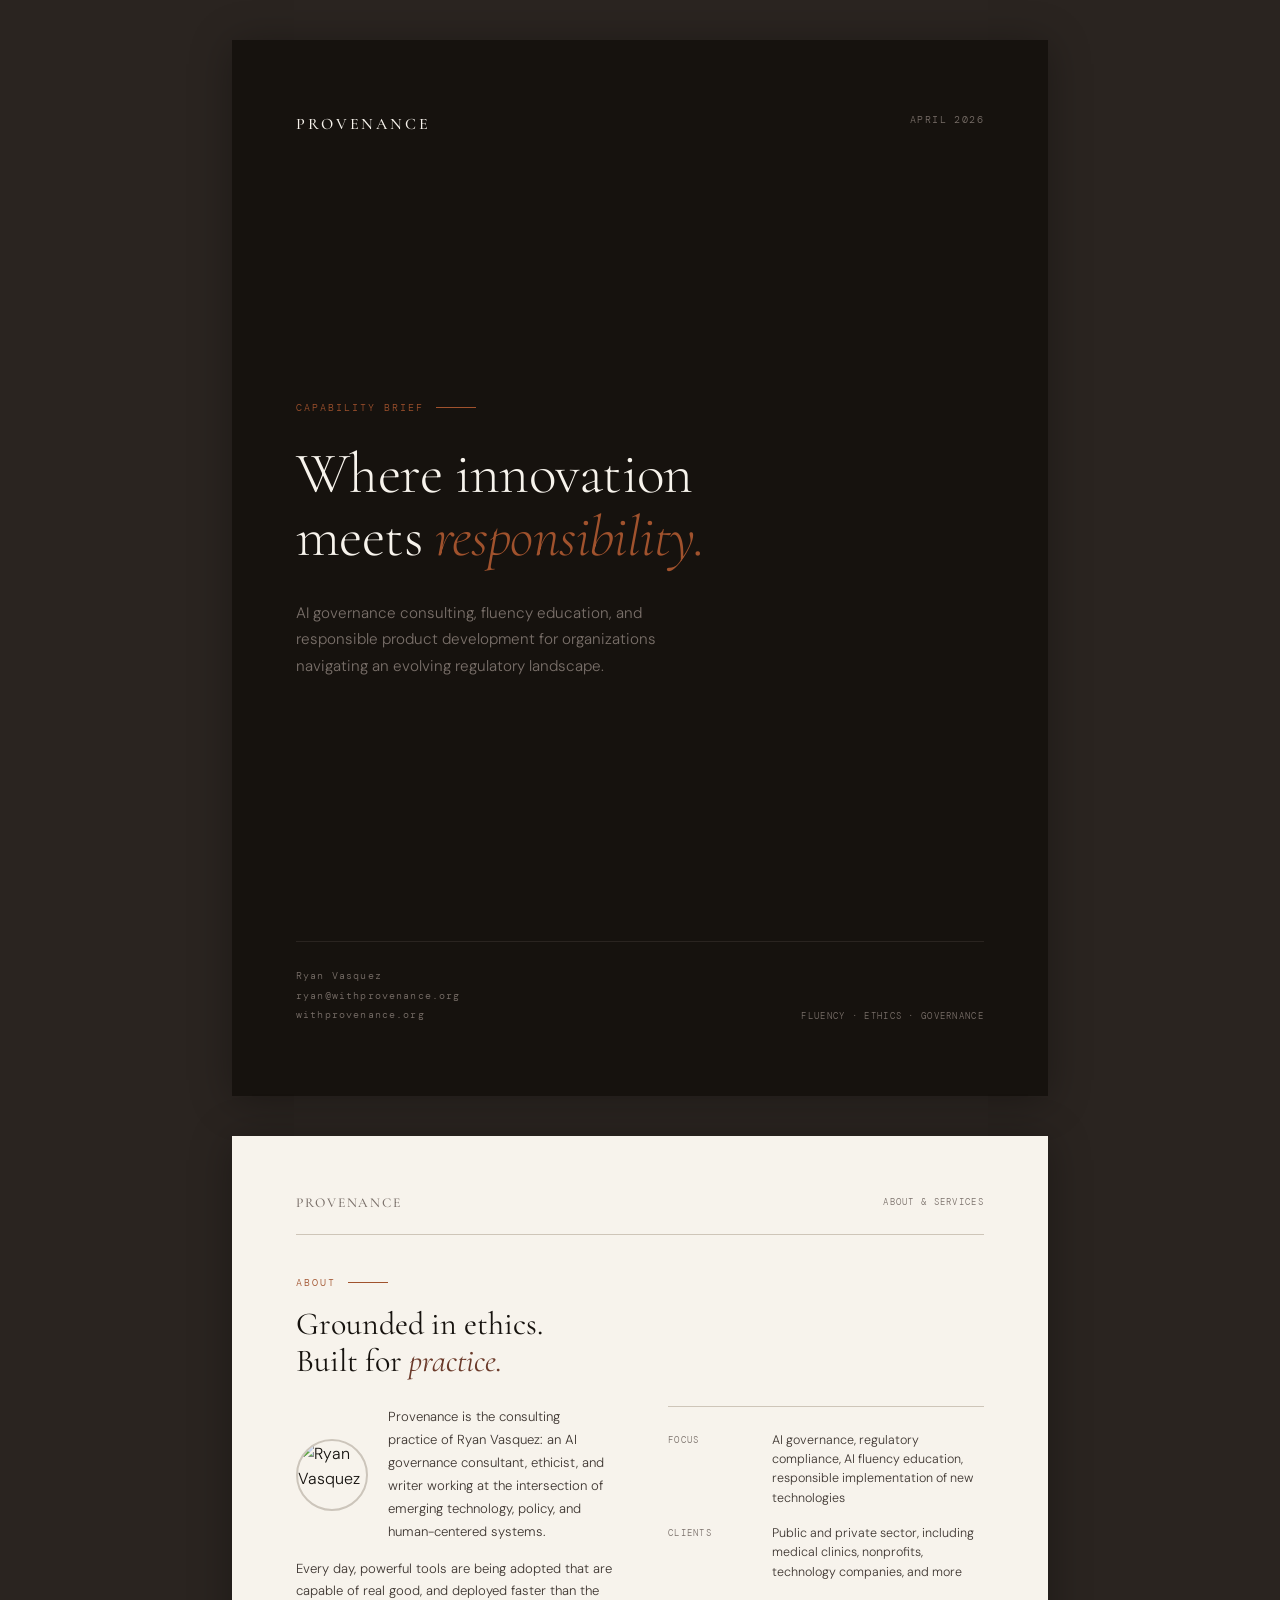
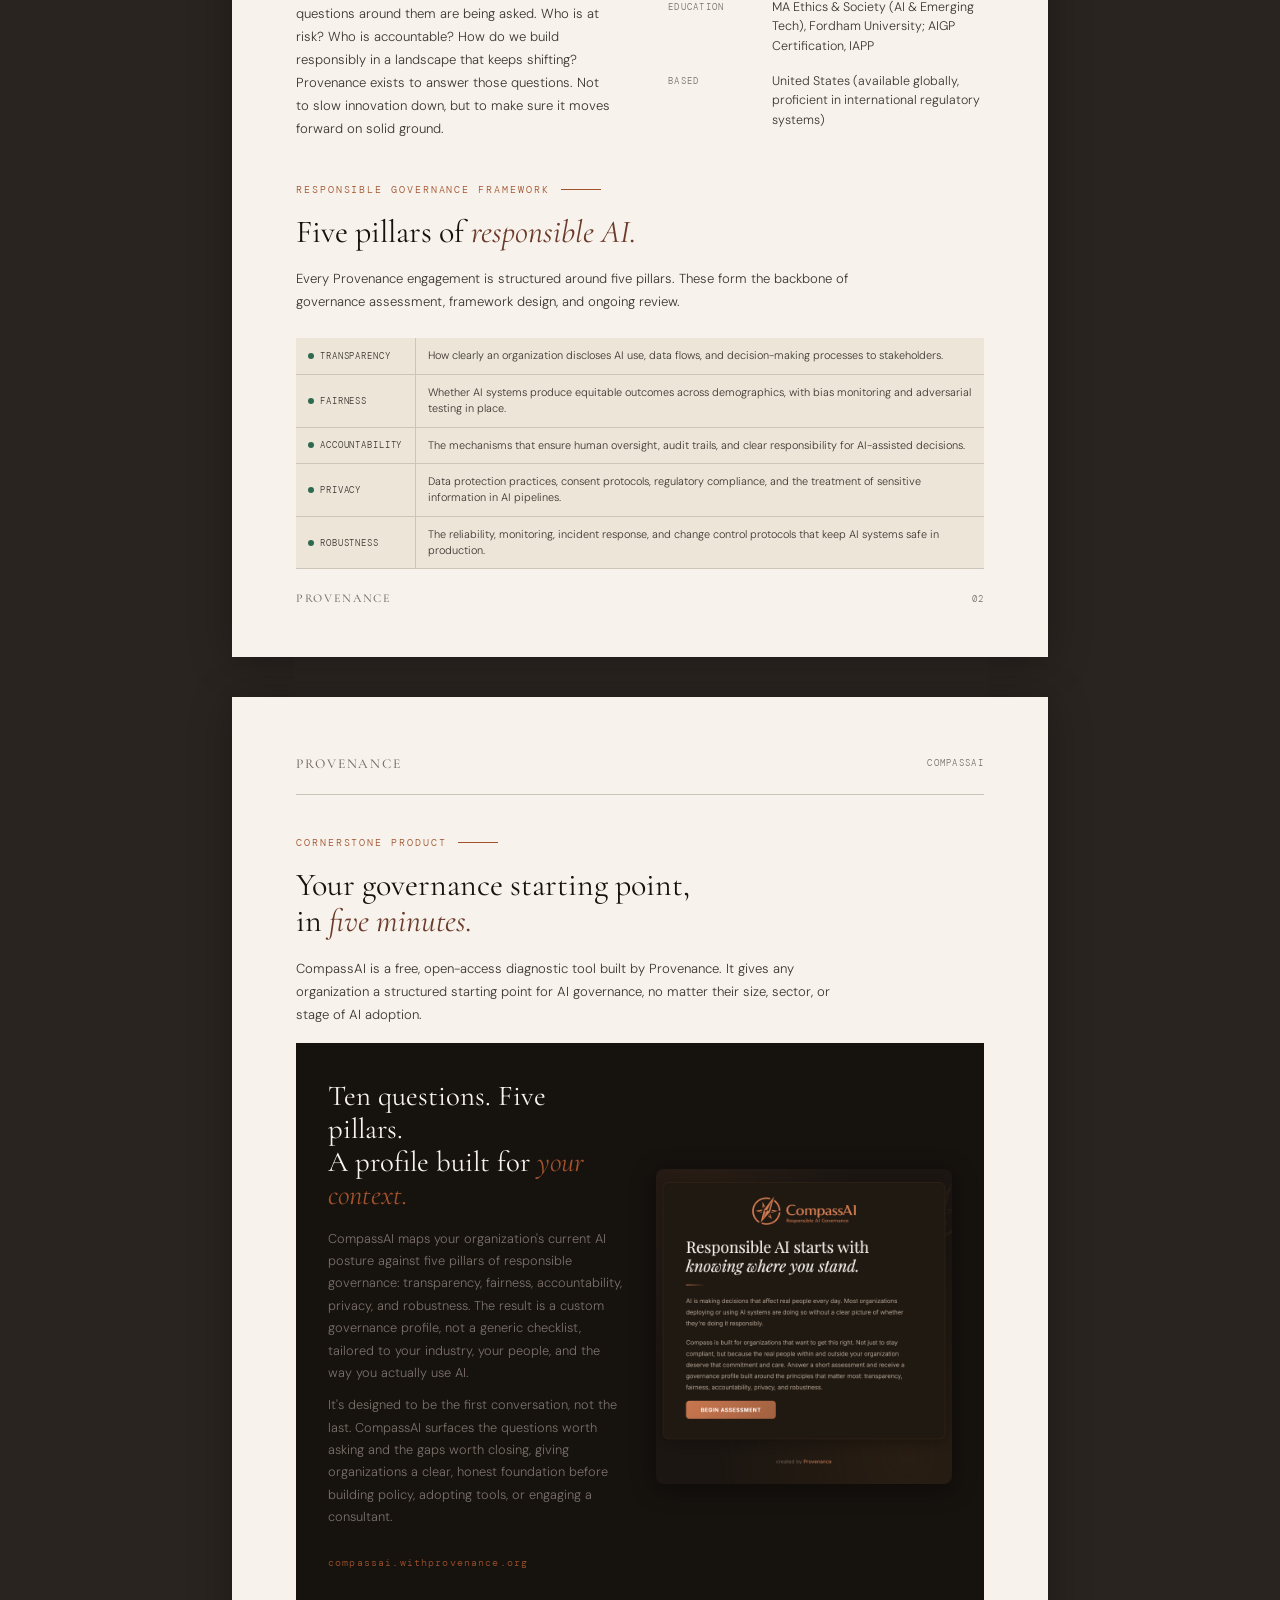
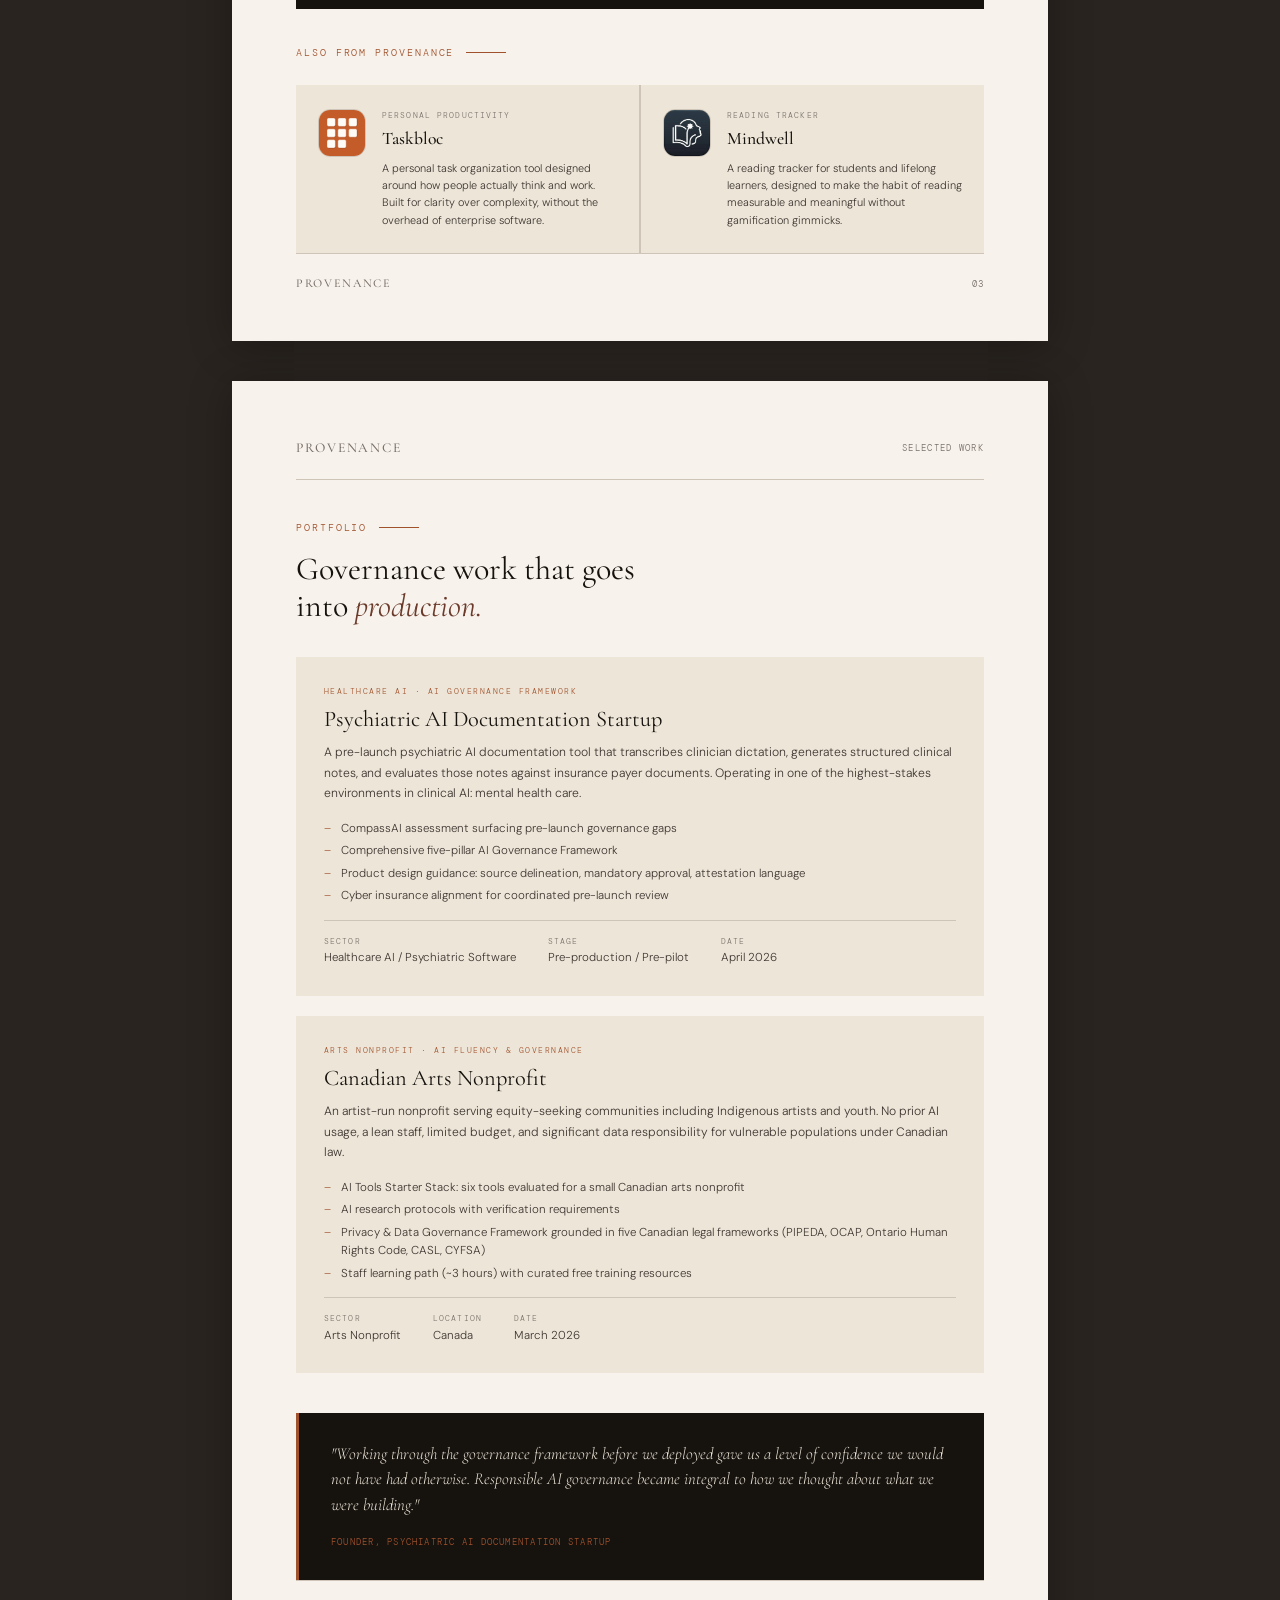
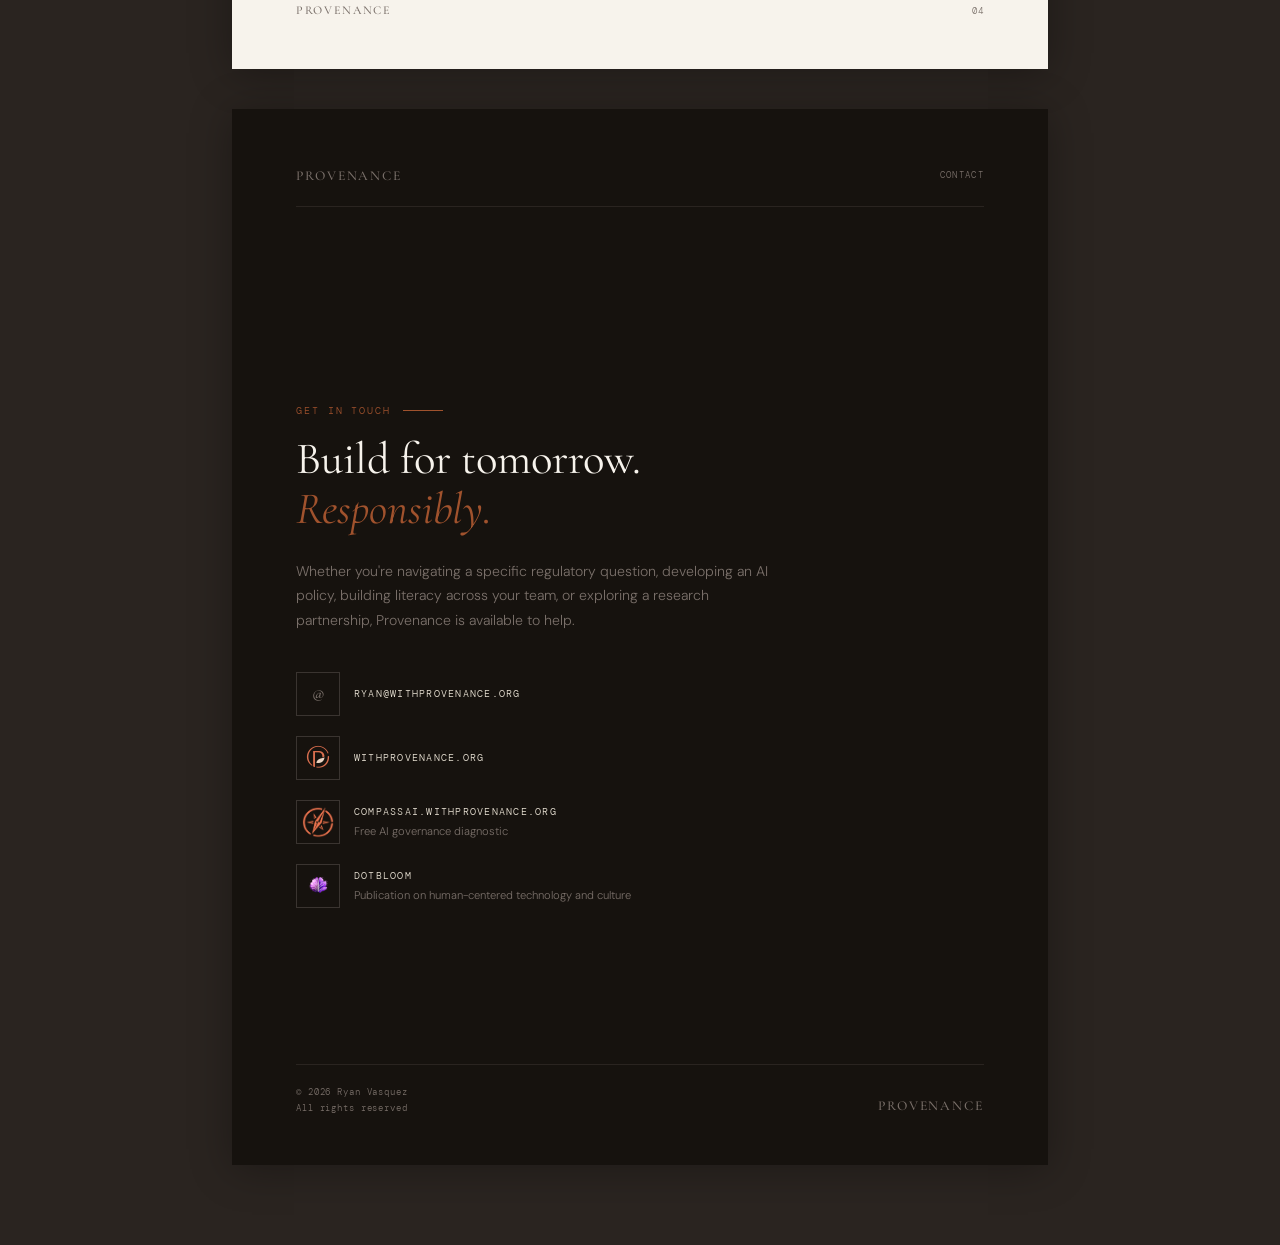
==== commit 3750ec93: "Rename "Case Studies" to "Portfolio" across all pages Co-Authored-By: Claude Sonnet 4.6 <noreply@ant" ====
--- a/brief/index.html
+++ b/brief/index.html
@@ -4,6 +4,7 @@
   <meta charset="UTF-8" />
   <meta name="viewport" content="width=device-width, initial-scale=1.0" />
   <title>Provenance — Capability Brief</title>
+  <link rel="icon" type="image/png" href="/favicon.png" />
   <link rel="preconnect" href="https://fonts.googleapis.com" />
   <link rel="preconnect" href="https://fonts.gstatic.com" crossorigin />
   <link href="https://fonts.googleapis.com/css2?family=Cormorant+Garamond:ital,wght@0,300;0,400;0,500;0,600;1,300;1,400&family=DM+Mono:wght@300;400&family=DM+Sans:wght@300;400;500&display=swap" rel="stylesheet" />
@@ -1028,7 +1029,7 @@
       <span class="page-header-section">Selected Work</span>
     </div>
 
-    <p class="section-label">Case Studies</p>
+    <p class="section-label">Portfolio</p>
     <h2 class="headline">Governance work that goes<br>into <em>production.</em></h2>
 
     <div class="spacer-sm"></div>
